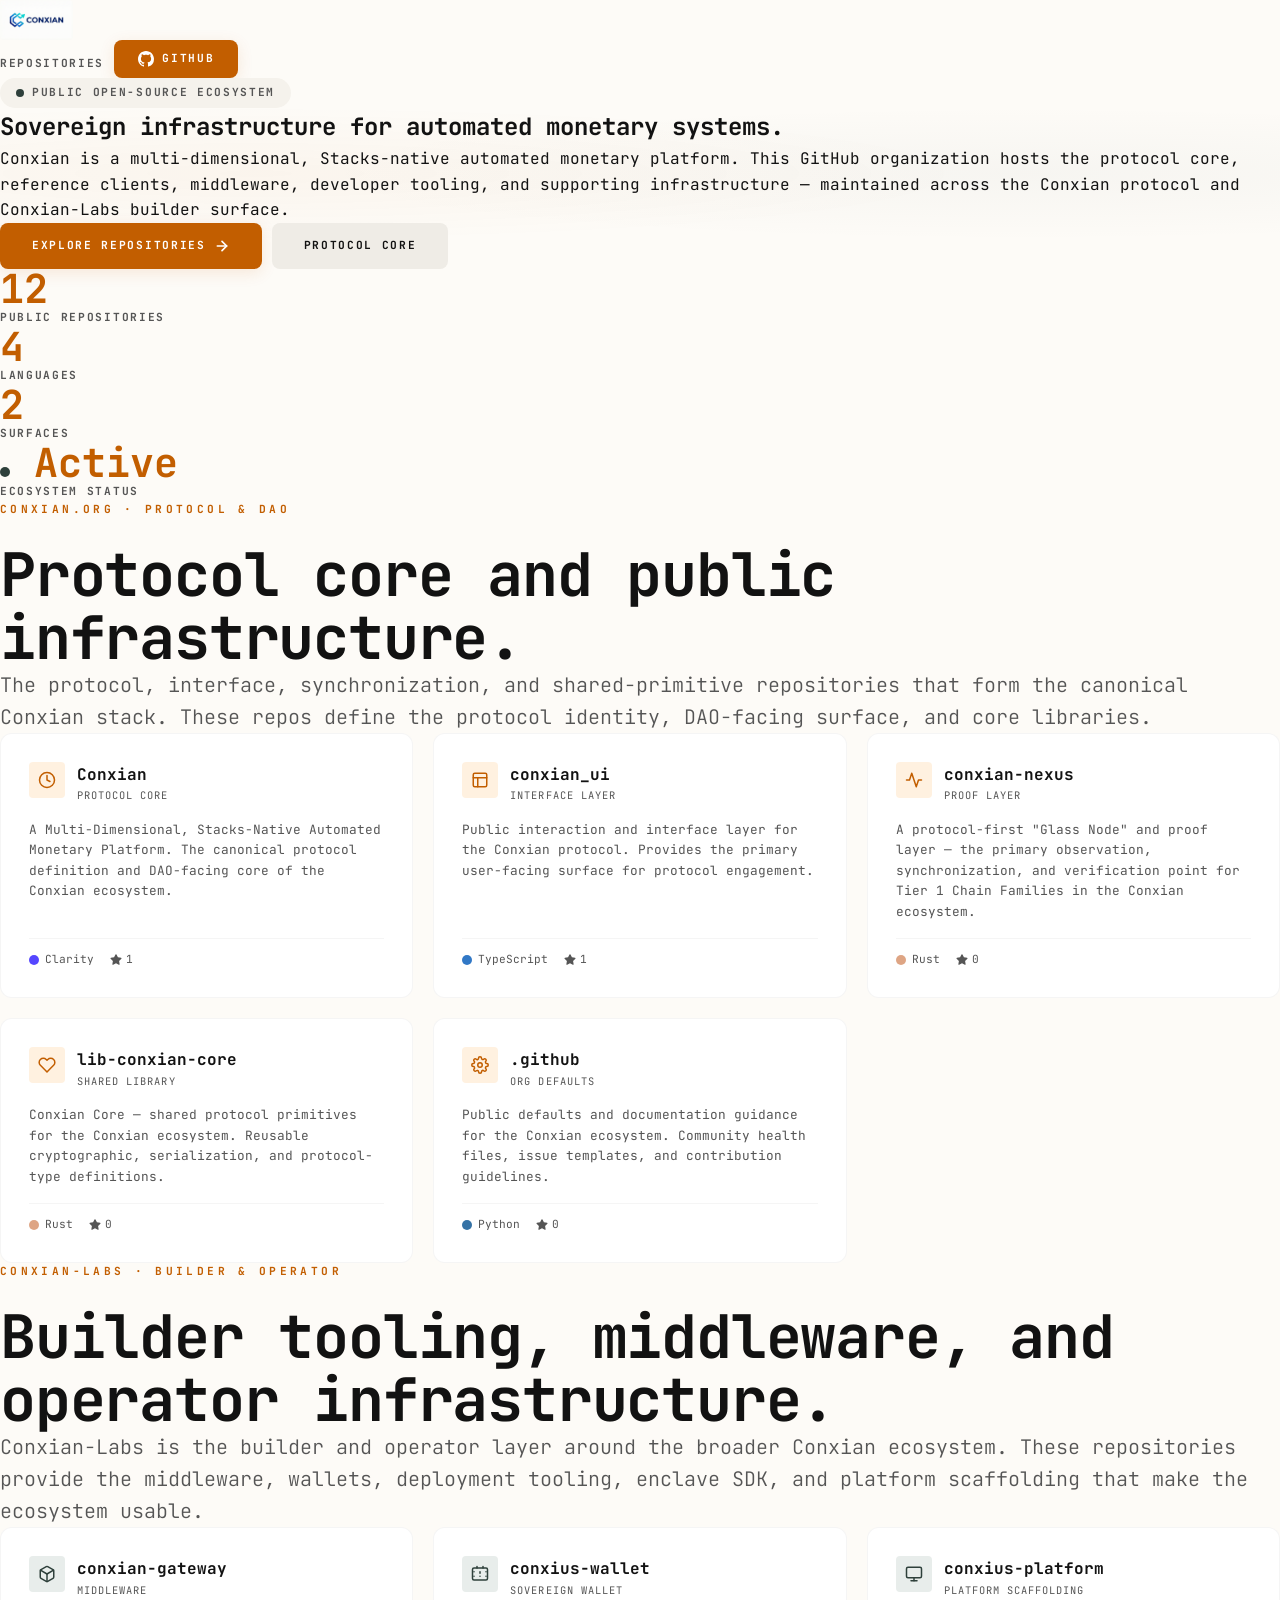
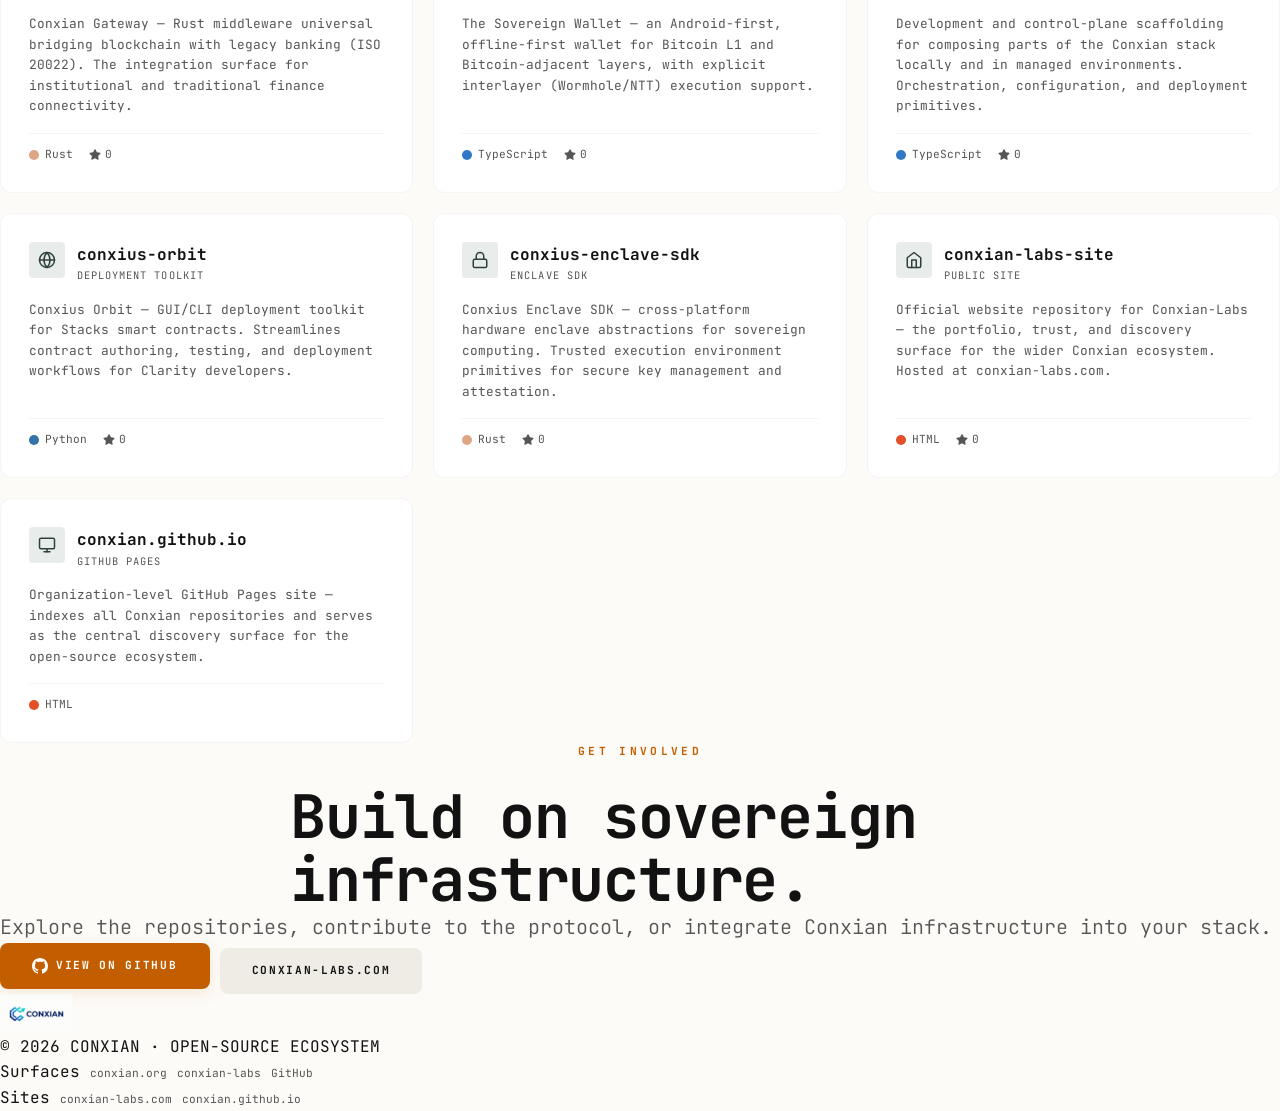
==== index.html @ 8d14c601 "feat: GitHub Pages org site — repository index for Conxian ecosystem - Ivory Foundation design syste" ====
<!DOCTYPE html>
<html class="scroll-smooth" lang="en">
<head>
    <meta charset="utf-8"/>
    <meta content="width=device-width, initial-scale=1.0" name="viewport"/>
    <meta name="description" content="Conxian — open-source protocol and ecosystem for sovereign, automated monetary infrastructure on Bitcoin and Stacks."/>
    <title>Conxian · Open-Source Ecosystem</title>
    <link rel="canonical" href="https://conxian.github.io/"/>
    <meta property="og:url" content="https://conxian.github.io/"/>
    <meta property="og:title" content="Conxian · Open-Source Ecosystem"/>
    <meta property="og:description" content="Explore all Conxian repositories — protocol core, sovereign wallet, gateway middleware, enclave SDK, platform tooling, and more."/>
    <meta property="og:image" content="https://conxian.github.io/Conxian_Logo.jpg"/>
    <link rel="icon" href="Conxian_Logo.jpg" type="image/jpeg">
    <link rel="stylesheet" href="fonts/fonts.css">
    <link rel="stylesheet" href="css/common.css">
</head>
<body class="bg-background text-on-background selection:bg-primary selection:text-white overflow-x-hidden">

<header class="w-full bg-background/90 backdrop-blur-xl sticky top-0 z-50 border-b border-on-background/[0.03]">
    <nav class="max-w-[1440px] mx-auto flex justify-between items-center px-8 md:px-12 h-20 md:h-24">
        <div class="logo-container">
            <img src="Conxian_Logo.jpg" alt="Conxian">
        </div>
        <div class="flex items-center gap-6">
            <a href="#repos" class="nav-link">Repositories</a>
            <a href="https://github.com/Conxian" class="btn-primary" style="padding: 10px 24px;">
                <svg width="16" height="16" viewBox="0 0 16 16" fill="currentColor"><path d="M8 0C3.58 0 0 3.58 0 8c0 3.54 2.29 6.53 5.47 7.59.4.07.55-.17.55-.38 0-.19-.01-.82-.01-1.49-2.01.37-2.53-.49-2.69-.94-.09-.23-.48-.94-.82-1.13-.28-.15-.68-.52-.01-.53.63-.01 1.08.58 1.23.82.72 1.21 1.87.87 2.33.66.07-.52.28-.87.51-1.07-1.78-.2-3.64-.89-3.64-3.95 0-.87.31-1.59.82-2.15-.08-.2-.36-1.02.08-2.12 0 0 .67-.21 2.2.82.64-.18 1.32-.27 2-.27.68 0 1.36.09 2 .27 1.53-1.04 2.2-.82 2.2-.82.44 1.1.16 1.92.08 2.12.51.56.82 1.27.82 2.15 0 3.07-1.87 3.75-3.65 3.95.29.25.54.73.54 1.48 0 1.07-.01 1.93-.01 2.2 0 .21.15.46.55.38A8.013 8.013 0 0016 8c0-4.42-3.58-8-8-8z"/></svg>
                GitHub
            </a>
        </div>
    </nav>
</header>

<main>
    <!-- Hero -->
    <section class="relative max-w-[1440px] mx-auto px-8 md:px-12 pt-24 md:pt-32 pb-32 md:pb-48 hero-gradient">
        <div class="max-w-4xl">
            <div class="badge mb-8">
                <span class="pulse-dot"></span>
                Public open-source ecosystem
            </div>
            <h1 class="text-[2.75rem] md:text-[4.25rem] font-bold tracking-tight leading-[0.97] mb-8 mono-text">
                Sovereign infrastructure for automated monetary systems.
            </h1>
            <p class="text-lg md:text-xl text-on-surface-variant leading-relaxed max-w-2xl mb-12 font-light">
                Conxian is a multi-dimensional, Stacks-native automated monetary platform. This GitHub organization hosts the protocol core, reference clients, middleware, developer tooling, and supporting infrastructure — maintained across the Conxian protocol and Conxian-Labs builder surface.
            </p>
            <div class="flex flex-wrap gap-6">
                <a href="#repos" class="btn-primary">
                    Explore repositories
                    <svg width="16" height="16" viewBox="0 0 24 24" fill="none" stroke="currentColor" stroke-width="2.5" stroke-linecap="round" stroke-linejoin="round"><line x1="5" y1="12" x2="19" y2="12"/><polyline points="12 5 19 12 12 19"/></svg>
                </a>
                <a href="https://github.com/Conxian/Conxian" class="btn-outline">Protocol core</a>
            </div>
        </div>
    </section>

    <!-- Stats Bar -->
    <section class="w-full bg-surface-container-low py-12 border-y border-on-background/[0.02]">
        <div class="max-w-[1440px] mx-auto px-8 md:px-12">
            <div class="grid grid-cols-2 md:grid-cols-4 gap-8 text-center md:text-left">
                <div>
                    <div class="stat-number">12</div>
                    <div class="stat-label mt-2">Public repositories</div>
                </div>
                <div>
                    <div class="stat-number">4</div>
                    <div class="stat-label mt-2">Languages</div>
                </div>
                <div>
                    <div class="stat-number">2</div>
                    <div class="stat-label mt-2">Surfaces</div>
                </div>
                <div>
                    <div class="stat-number flex items-center gap-2 md:block">
                        <span class="pulse-dot" style="display:inline-block;width:10px;height:10px;"></span>
                        Active
                    </div>
                    <div class="stat-label mt-2">Ecosystem status</div>
                </div>
            </div>
        </div>
    </section>

    <!-- Repositories Section -->
    <section id="repos" class="max-w-[1440px] mx-auto px-8 md:px-12 py-24 md:py-32">
        <!-- conxian.org Surface -->
        <div class="mb-24">
            <span class="section-label">conxian.org · Protocol &amp; DAO</span>
            <div class="grid grid-cols-1 lg:grid-cols-12 gap-8 md:gap-16 items-start mb-12">
                <div class="lg:col-span-5">
                    <h2 class="section-title">Protocol core and public infrastructure.</h2>
                </div>
                <div class="lg:col-span-7">
                    <p class="section-subtitle max-w-2xl">
                        The protocol, interface, synchronization, and shared-primitive repositories that form the canonical Conxian stack. These repos define the protocol identity, DAO-facing surface, and core libraries.
                    </p>
                </div>
            </div>

            <div class="repo-grid">
                <!-- Conxian -->
                <a href="https://github.com/Conxian/Conxian" class="repo-card" target="_blank" rel="noopener">
                    <div class="repo-card-header">
                        <div class="repo-icon conxian-org">
                            <svg width="18" height="18" viewBox="0 0 24 24" fill="none" stroke="currentColor" stroke-width="2" stroke-linecap="round" stroke-linejoin="round"><circle cx="12" cy="12" r="10"/><path d="M12 6v6l4 2"/></svg>
                        </div>
                        <div>
                            <div class="repo-name">Conxian</div>
                            <div style="font-size:0.65rem;color:var(--on-surface-variant);text-transform:uppercase;letter-spacing:0.1em;">Protocol core</div>
                        </div>
                    </div>
                    <p class="repo-description">A Multi-Dimensional, Stacks-Native Automated Monetary Platform. The canonical protocol definition and DAO-facing core of the Conxian ecosystem.</p>
                    <div class="repo-meta">
                        <span class="repo-lang"><span class="lang-dot clarity"></span>Clarity</span>
                        <span class="repo-stars">
                            <svg width="12" height="12" viewBox="0 0 16 16" fill="currentColor"><path d="M8 .25a.75.75 0 01.673.418l1.882 3.815 4.21.612a.75.75 0 01.416 1.279l-3.046 2.97.719 4.192a.75.75 0 01-1.088.791L8 12.347l-3.766 1.98a.75.75 0 01-1.088-.79l.72-4.194L.818 6.374a.75.75 0 01.416-1.28l4.21-.611L7.327.668A.75.75 0 018 .25z"/></svg>
                            1
                        </span>
                    </div>
                </a>

                <!-- conxian_ui -->
                <a href="https://github.com/Conxian/conxian_ui" class="repo-card" target="_blank" rel="noopener">
                    <div class="repo-card-header">
                        <div class="repo-icon conxian-org">
                            <svg width="18" height="18" viewBox="0 0 24 24" fill="none" stroke="currentColor" stroke-width="2" stroke-linecap="round" stroke-linejoin="round"><rect x="3" y="3" width="18" height="18" rx="2" ry="2"/><line x1="3" y1="9" x2="21" y2="9"/><line x1="9" y1="21" x2="9" y2="9"/></svg>
                        </div>
                        <div>
                            <div class="repo-name">conxian_ui</div>
                            <div style="font-size:0.65rem;color:var(--on-surface-variant);text-transform:uppercase;letter-spacing:0.1em;">Interface layer</div>
                        </div>
                    </div>
                    <p class="repo-description">Public interaction and interface layer for the Conxian protocol. Provides the primary user-facing surface for protocol engagement.</p>
                    <div class="repo-meta">
                        <span class="repo-lang"><span class="lang-dot typescript"></span>TypeScript</span>
                        <span class="repo-stars">
                            <svg width="12" height="12" viewBox="0 0 16 16" fill="currentColor"><path d="M8 .25a.75.75 0 01.673.418l1.882 3.815 4.21.612a.75.75 0 01.416 1.279l-3.046 2.97.719 4.192a.75.75 0 01-1.088.791L8 12.347l-3.766 1.98a.75.75 0 01-1.088-.79l.72-4.194L.818 6.374a.75.75 0 01.416-1.28l4.21-.611L7.327.668A.75.75 0 018 .25z"/></svg>
                            1
                        </span>
                    </div>
                </a>

                <!-- conxian-nexus -->
                <a href="https://github.com/Conxian/conxian-nexus" class="repo-card" target="_blank" rel="noopener">
                    <div class="repo-card-header">
                        <div class="repo-icon conxian-org">
                            <svg width="18" height="18" viewBox="0 0 24 24" fill="none" stroke="currentColor" stroke-width="2" stroke-linecap="round" stroke-linejoin="round"><polyline points="22 12 18 12 15 21 9 3 6 12 2 12"/></svg>
                        </div>
                        <div>
                            <div class="repo-name">conxian-nexus</div>
                            <div style="font-size:0.65rem;color:var(--on-surface-variant);text-transform:uppercase;letter-spacing:0.1em;">Proof layer</div>
                        </div>
                    </div>
                    <p class="repo-description">A protocol-first "Glass Node" and proof layer — the primary observation, synchronization, and verification point for Tier 1 Chain Families in the Conxian ecosystem.</p>
                    <div class="repo-meta">
                        <span class="repo-lang"><span class="lang-dot rust"></span>Rust</span>
                        <span class="repo-stars">
                            <svg width="12" height="12" viewBox="0 0 16 16" fill="currentColor"><path d="M8 .25a.75.75 0 01.673.418l1.882 3.815 4.21.612a.75.75 0 01.416 1.279l-3.046 2.97.719 4.192a.75.75 0 01-1.088.791L8 12.347l-3.766 1.98a.75.75 0 01-1.088-.79l.72-4.194L.818 6.374a.75.75 0 01.416-1.28l4.21-.611L7.327.668A.75.75 0 018 .25z"/></svg>
                            0
                        </span>
                    </div>
                </a>

                <!-- lib-conxian-core -->
                <a href="https://github.com/Conxian/lib-conxian-core" class="repo-card" target="_blank" rel="noopener">
                    <div class="repo-card-header">
                        <div class="repo-icon conxian-org">
                            <svg width="18" height="18" viewBox="0 0 24 24" fill="none" stroke="currentColor" stroke-width="2" stroke-linecap="round" stroke-linejoin="round"><path d="M20.84 4.61a5.5 5.5 0 0 0-7.78 0L12 5.67l-1.06-1.06a5.5 5.5 0 0 0-7.78 7.78l1.06 1.06L12 21.23l7.78-7.78 1.06-1.06a5.5 5.5 0 0 0 0-7.78z"/></svg>
                        </div>
                        <div>
                            <div class="repo-name">lib-conxian-core</div>
                            <div style="font-size:0.65rem;color:var(--on-surface-variant);text-transform:uppercase;letter-spacing:0.1em;">Shared library</div>
                        </div>
                    </div>
                    <p class="repo-description">Conxian Core — shared protocol primitives for the Conxian ecosystem. Reusable cryptographic, serialization, and protocol-type definitions.</p>
                    <div class="repo-meta">
                        <span class="repo-lang"><span class="lang-dot rust"></span>Rust</span>
                        <span class="repo-stars">
                            <svg width="12" height="12" viewBox="0 0 16 16" fill="currentColor"><path d="M8 .25a.75.75 0 01.673.418l1.882 3.815 4.21.612a.75.75 0 01.416 1.279l-3.046 2.97.719 4.192a.75.75 0 01-1.088.791L8 12.347l-3.766 1.98a.75.75 0 01-1.088-.79l.72-4.194L.818 6.374a.75.75 0 01.416-1.28l4.21-.611L7.327.668A.75.75 0 018 .25z"/></svg>
                            0
                        </span>
                    </div>
                </a>

                <!-- .github -->
                <a href="https://github.com/Conxian/.github" class="repo-card" target="_blank" rel="noopener">
                    <div class="repo-card-header">
                        <div class="repo-icon conxian-org">
                            <svg width="18" height="18" viewBox="0 0 24 24" fill="none" stroke="currentColor" stroke-width="2" stroke-linecap="round" stroke-linejoin="round"><circle cx="12" cy="12" r="3"/><path d="M19.4 15a1.65 1.65 0 0 0 .33 1.82l.06.06a2 2 0 0 1 0 2.83 2 2 0 0 1-2.83 0l-.06-.06a1.65 1.65 0 0 0-1.82-.33 1.65 1.65 0 0 0-1 1.51V21a2 2 0 0 1-2 2 2 2 0 0 1-2-2v-.09A1.65 1.65 0 0 0 9 19.4a1.65 1.65 0 0 0-1.82.33l-.06.06a2 2 0 0 1-2.83 0 2 2 0 0 1 0-2.83l.06-.06A1.65 1.65 0 0 0 4.68 15a1.65 1.65 0 0 0-1.51-1H3a2 2 0 0 1-2-2 2 2 0 0 1 2-2h.09A1.65 1.65 0 0 0 4.6 9a1.65 1.65 0 0 0-.33-1.82l-.06-.06a2 2 0 0 1 0-2.83 2 2 0 0 1 2.83 0l.06.06A1.65 1.65 0 0 0 9 4.68a1.65 1.65 0 0 0 1-1.51V3a2 2 0 0 1 2-2 2 2 0 0 1 2 2v.09a1.65 1.65 0 0 0 1 1.51 1.65 1.65 0 0 0 1.82-.33l.06-.06a2 2 0 0 1 2.83 0 2 2 0 0 1 0 2.83l-.06.06A1.65 1.65 0 0 0 19.4 9a1.65 1.65 0 0 0 1.51 1H21a2 2 0 0 1 2 2 2 2 0 0 1-2 2h-.09a1.65 1.65 0 0 0-1.51 1z"/></svg>
                        </div>
                        <div>
                            <div class="repo-name">.github</div>
                            <div style="font-size:0.65rem;color:var(--on-surface-variant);text-transform:uppercase;letter-spacing:0.1em;">Org defaults</div>
                        </div>
                    </div>
                    <p class="repo-description">Public defaults and documentation guidance for the Conxian ecosystem. Community health files, issue templates, and contribution guidelines.</p>
                    <div class="repo-meta">
                        <span class="repo-lang"><span class="lang-dot python"></span>Python</span>
                        <span class="repo-stars">
                            <svg width="12" height="12" viewBox="0 0 16 16" fill="currentColor"><path d="M8 .25a.75.75 0 01.673.418l1.882 3.815 4.21.612a.75.75 0 01.416 1.279l-3.046 2.97.719 4.192a.75.75 0 01-1.088.791L8 12.347l-3.766 1.98a.75.75 0 01-1.088-.79l.72-4.194L.818 6.374a.75.75 0 01.416-1.28l4.21-.611L7.327.668A.75.75 0 018 .25z"/></svg>
                            0
                        </span>
                    </div>
                </a>
            </div>
        </div>

        <!-- conxian-labs Surface -->
        <div>
            <span class="section-label">conxian-labs · Builder &amp; Operator</span>
            <div class="grid grid-cols-1 lg:grid-cols-12 gap-8 md:gap-16 items-start mb-12">
                <div class="lg:col-span-5">
                    <h2 class="section-title">Builder tooling, middleware, and operator infrastructure.</h2>
                </div>
                <div class="lg:col-span-7">
                    <p class="section-subtitle max-w-2xl">
                        Conxian-Labs is the builder and operator layer around the broader Conxian ecosystem. These repositories provide the middleware, wallets, deployment tooling, enclave SDK, and platform scaffolding that make the ecosystem usable.
                    </p>
                </div>
            </div>

            <div class="repo-grid">
                <!-- conxian-gateway -->
                <a href="https://github.com/Conxian/conxian-gateway" class="repo-card" target="_blank" rel="noopener">
                    <div class="repo-card-header">
                        <div class="repo-icon conxian-labs">
                            <svg width="18" height="18" viewBox="0 0 24 24" fill="none" stroke="currentColor" stroke-width="2" stroke-linecap="round" stroke-linejoin="round"><path d="M21 16V8a2 2 0 0 0-1-1.73l-7-4a2 2 0 0 0-2 0l-7 4A2 2 0 0 0 3 8v8a2 2 0 0 0 1 1.73l7 4a2 2 0 0 0 2 0l7-4A2 2 0 0 0 21 16z"/><polyline points="3.27 6.96 12 12.01 20.73 6.96"/><line x1="12" y1="22.08" x2="12" y2="12"/></svg>
                        </div>
                        <div>
                            <div class="repo-name">conxian-gateway</div>
                            <div style="font-size:0.65rem;color:var(--on-surface-variant);text-transform:uppercase;letter-spacing:0.1em;">Middleware</div>
                        </div>
                    </div>
                    <p class="repo-description">Conxian Gateway — Rust middleware universal bridging blockchain with legacy banking (ISO 20022). The integration surface for institutional and traditional finance connectivity.</p>
                    <div class="repo-meta">
                        <span class="repo-lang"><span class="lang-dot rust"></span>Rust</span>
                        <span class="repo-stars">
                            <svg width="12" height="12" viewBox="0 0 16 16" fill="currentColor"><path d="M8 .25a.75.75 0 01.673.418l1.882 3.815 4.21.612a.75.75 0 01.416 1.279l-3.046 2.97.719 4.192a.75.75 0 01-1.088.791L8 12.347l-3.766 1.98a.75.75 0 01-1.088-.79l.72-4.194L.818 6.374a.75.75 0 01.416-1.28l4.21-.611L7.327.668A.75.75 0 018 .25z"/></svg>
                            0
                        </span>
                    </div>
                </a>

                <!-- conxius-wallet -->
                <a href="https://github.com/Conxian/conxius-wallet" class="repo-card" target="_blank" rel="noopener">
                    <div class="repo-card-header">
                        <div class="repo-icon conxian-labs">
                            <svg width="18" height="18" viewBox="0 0 24 24" fill="none" stroke="currentColor" stroke-width="2" stroke-linecap="round" stroke-linejoin="round"><rect x="2" y="4" width="20" height="16" rx="2"/><path d="M12 9v2m0 4h.01M8 2v2m8-2v2M4 9h.01M20 9h.01M4 15h.01M20 15h.01"/></svg>
                        </div>
                        <div>
                            <div class="repo-name">conxius-wallet</div>
                            <div style="font-size:0.65rem;color:var(--on-surface-variant);text-transform:uppercase;letter-spacing:0.1em;">Sovereign wallet</div>
                        </div>
                    </div>
                    <p class="repo-description">The Sovereign Wallet — an Android-first, offline-first wallet for Bitcoin L1 and Bitcoin-adjacent layers, with explicit interlayer (Wormhole/NTT) execution support.</p>
                    <div class="repo-meta">
                        <span class="repo-lang"><span class="lang-dot typescript"></span>TypeScript</span>
                        <span class="repo-stars">
                            <svg width="12" height="12" viewBox="0 0 16 16" fill="currentColor"><path d="M8 .25a.75.75 0 01.673.418l1.882 3.815 4.21.612a.75.75 0 01.416 1.279l-3.046 2.97.719 4.192a.75.75 0 01-1.088.791L8 12.347l-3.766 1.98a.75.75 0 01-1.088-.79l.72-4.194L.818 6.374a.75.75 0 01.416-1.28l4.21-.611L7.327.668A.75.75 0 018 .25z"/></svg>
                            0
                        </span>
                    </div>
                </a>

                <!-- conxius-platform -->
                <a href="https://github.com/Conxian/conxius-platform" class="repo-card" target="_blank" rel="noopener">
                    <div class="repo-card-header">
                        <div class="repo-icon conxian-labs">
                            <svg width="18" height="18" viewBox="0 0 24 24" fill="none" stroke="currentColor" stroke-width="2" stroke-linecap="round" stroke-linejoin="round"><rect x="2" y="3" width="20" height="14" rx="2" ry="2"/><line x1="8" y1="21" x2="16" y2="21"/><line x1="12" y1="17" x2="12" y2="21"/></svg>
                        </div>
                        <div>
                            <div class="repo-name">conxius-platform</div>
                            <div style="font-size:0.65rem;color:var(--on-surface-variant);text-transform:uppercase;letter-spacing:0.1em;">Platform scaffolding</div>
                        </div>
                    </div>
                    <p class="repo-description">Development and control-plane scaffolding for composing parts of the Conxian stack locally and in managed environments. Orchestration, configuration, and deployment primitives.</p>
                    <div class="repo-meta">
                        <span class="repo-lang"><span class="lang-dot typescript"></span>TypeScript</span>
                        <span class="repo-stars">
                            <svg width="12" height="12" viewBox="0 0 16 16" fill="currentColor"><path d="M8 .25a.75.75 0 01.673.418l1.882 3.815 4.21.612a.75.75 0 01.416 1.279l-3.046 2.97.719 4.192a.75.75 0 01-1.088.791L8 12.347l-3.766 1.98a.75.75 0 01-1.088-.79l.72-4.194L.818 6.374a.75.75 0 01.416-1.28l4.21-.611L7.327.668A.75.75 0 018 .25z"/></svg>
                            0
                        </span>
                    </div>
                </a>

                <!-- conxius-orbit -->
                <a href="https://github.com/Conxian/conxius-orbit" class="repo-card" target="_blank" rel="noopener">
                    <div class="repo-card-header">
                        <div class="repo-icon conxian-labs">
                            <svg width="18" height="18" viewBox="0 0 24 24" fill="none" stroke="currentColor" stroke-width="2" stroke-linecap="round" stroke-linejoin="round"><circle cx="12" cy="12" r="10"/><path d="M12 2a14.5 14.5 0 0 0 0 20 14.5 14.5 0 0 0 0-20"/><path d="M2 12h20"/></svg>
                        </div>
                        <div>
                            <div class="repo-name">conxius-orbit</div>
                            <div style="font-size:0.65rem;color:var(--on-surface-variant);text-transform:uppercase;letter-spacing:0.1em;">Deployment toolkit</div>
                        </div>
                    </div>
                    <p class="repo-description">Conxius Orbit — GUI/CLI deployment toolkit for Stacks smart contracts. Streamlines contract authoring, testing, and deployment workflows for Clarity developers.</p>
                    <div class="repo-meta">
                        <span class="repo-lang"><span class="lang-dot python"></span>Python</span>
                        <span class="repo-stars">
                            <svg width="12" height="12" viewBox="0 0 16 16" fill="currentColor"><path d="M8 .25a.75.75 0 01.673.418l1.882 3.815 4.21.612a.75.75 0 01.416 1.279l-3.046 2.97.719 4.192a.75.75 0 01-1.088.791L8 12.347l-3.766 1.98a.75.75 0 01-1.088-.79l.72-4.194L.818 6.374a.75.75 0 01.416-1.28l4.21-.611L7.327.668A.75.75 0 018 .25z"/></svg>
                            0
                        </span>
                    </div>
                </a>

                <!-- conxius-enclave-sdk -->
                <a href="https://github.com/Conxian/conxius-enclave-sdk" class="repo-card" target="_blank" rel="noopener">
                    <div class="repo-card-header">
                        <div class="repo-icon conxian-labs">
                            <svg width="18" height="18" viewBox="0 0 24 24" fill="none" stroke="currentColor" stroke-width="2" stroke-linecap="round" stroke-linejoin="round"><rect x="3" y="11" width="18" height="11" rx="2" ry="2"/><path d="M7 11V7a5 5 0 0 1 10 0v4"/></svg>
                        </div>
                        <div>
                            <div class="repo-name">conxius-enclave-sdk</div>
                            <div style="font-size:0.65rem;color:var(--on-surface-variant);text-transform:uppercase;letter-spacing:0.1em;">Enclave SDK</div>
                        </div>
                    </div>
                    <p class="repo-description">Conxius Enclave SDK — cross-platform hardware enclave abstractions for sovereign computing. Trusted execution environment primitives for secure key management and attestation.</p>
                    <div class="repo-meta">
                        <span class="repo-lang"><span class="lang-dot rust"></span>Rust</span>
                        <span class="repo-stars">
                            <svg width="12" height="12" viewBox="0 0 16 16" fill="currentColor"><path d="M8 .25a.75.75 0 01.673.418l1.882 3.815 4.21.612a.75.75 0 01.416 1.279l-3.046 2.97.719 4.192a.75.75 0 01-1.088.791L8 12.347l-3.766 1.98a.75.75 0 01-1.088-.79l.72-4.194L.818 6.374a.75.75 0 01.416-1.28l4.21-.611L7.327.668A.75.75 0 018 .25z"/></svg>
                            0
                        </span>
                    </div>
                </a>

                <!-- conxian-labs-site -->
                <a href="https://github.com/Conxian/conxian-labs-site" class="repo-card" target="_blank" rel="noopener">
                    <div class="repo-card-header">
                        <div class="repo-icon conxian-labs">
                            <svg width="18" height="18" viewBox="0 0 24 24" fill="none" stroke="currentColor" stroke-width="2" stroke-linecap="round" stroke-linejoin="round"><path d="M3 9l9-7 9 7v11a2 2 0 0 1-2 2H5a2 2 0 0 1-2-2z"/><polyline points="9 22 9 12 15 12 15 22"/></svg>
                        </div>
                        <div>
                            <div class="repo-name">conxian-labs-site</div>
                            <div style="font-size:0.65rem;color:var(--on-surface-variant);text-transform:uppercase;letter-spacing:0.1em;">Public site</div>
                        </div>
                    </div>
                    <p class="repo-description">Official website repository for Conxian-Labs — the portfolio, trust, and discovery surface for the wider Conxian ecosystem. Hosted at conxian-labs.com.</p>
                    <div class="repo-meta">
                        <span class="repo-lang"><span class="lang-dot html"></span>HTML</span>
                        <span class="repo-stars">
                            <svg width="12" height="12" viewBox="0 0 16 16" fill="currentColor"><path d="M8 .25a.75.75 0 01.673.418l1.882 3.815 4.21.612a.75.75 0 01.416 1.279l-3.046 2.97.719 4.192a.75.75 0 01-1.088.791L8 12.347l-3.766 1.98a.75.75 0 01-1.088-.79l.72-4.194L.818 6.374a.75.75 0 01.416-1.28l4.21-.611L7.327.668A.75.75 0 018 .25z"/></svg>
                            0
                        </span>
                    </div>
                </a>

                <!-- conxian.github.io (self) -->
                <a href="https://github.com/Conxian/conxian.github.io" class="repo-card" target="_blank" rel="noopener">
                    <div class="repo-card-header">
                        <div class="repo-icon conxian-labs">
                            <svg width="18" height="18" viewBox="0 0 24 24" fill="none" stroke="currentColor" stroke-width="2" stroke-linecap="round" stroke-linejoin="round"><rect x="2" y="3" width="20" height="14" rx="2" ry="2"/><line x1="8" y1="21" x2="16" y2="21"/><line x1="12" y1="17" x2="12" y2="21"/></svg>
                        </div>
                        <div>
                            <div class="repo-name">conxian.github.io</div>
                            <div style="font-size:0.65rem;color:var(--on-surface-variant);text-transform:uppercase;letter-spacing:0.1em;">GitHub Pages</div>
                        </div>
                    </div>
                    <p class="repo-description">Organization-level GitHub Pages site — indexes all Conxian repositories and serves as the central discovery surface for the open-source ecosystem.</p>
                    <div class="repo-meta">
                        <span class="repo-lang"><span class="lang-dot html"></span>HTML</span>
                    </div>
                </a>
            </div>
        </div>
    </section>

    <!-- CTA Section -->
    <section class="w-full bg-surface-container-low py-24 md:py-32 border-t border-on-background/[0.02]">
        <div class="max-w-[1440px] mx-auto px-8 md:px-12 text-center">
            <span class="section-label" style="text-align:center;">Get involved</span>
            <h2 class="section-title mb-6" style="max-width:700px;margin-left:auto;margin-right:auto;">Build on sovereign infrastructure.</h2>
            <p class="section-subtitle mb-12 max-w-xl" style="margin-left:auto;margin-right:auto;">
                Explore the repositories, contribute to the protocol, or integrate Conxian infrastructure into your stack.
            </p>
            <div class="flex flex-wrap justify-center gap-6">
                <a href="https://github.com/Conxian" class="btn-primary">
                    <svg width="16" height="16" viewBox="0 0 16 16" fill="currentColor"><path d="M8 0C3.58 0 0 3.58 0 8c0 3.54 2.29 6.53 5.47 7.59.4.07.55-.17.55-.38 0-.19-.01-.82-.01-1.49-2.01.37-2.53-.49-2.69-.94-.09-.23-.48-.94-.82-1.13-.28-.15-.68-.52-.01-.53.63-.01 1.08.58 1.23.82.72 1.21 1.87.87 2.33.66.07-.52.28-.87.51-1.07-1.78-.2-3.64-.89-3.64-3.95 0-.87.31-1.59.82-2.15-.08-.2-.36-1.02.08-2.12 0 0 .67-.21 2.2.82.64-.18 1.32-.27 2-.27.68 0 1.36.09 2 .27 1.53-1.04 2.2-.82 2.2-.82.44 1.1.16 1.92.08 2.12.51.56.82 1.27.82 2.15 0 3.07-1.87 3.75-3.65 3.95.29.25.54.73.54 1.48 0 1.07-.01 1.93-.01 2.2 0 .21.15.46.55.38A8.013 8.013 0 0016 8c0-4.42-3.58-8-8-8z"/></svg>
                    View on GitHub
                </a>
                <a href="https://www.conxian-labs.com" class="btn-outline">conxian-labs.com</a>
            </div>
        </div>
    </section>
</main>

<footer class="w-full bg-surface-container-low py-12 border-t border-on-background/[0.02]">
    <div class="max-w-[1440px] mx-auto px-8 md:px-12 flex flex-wrap justify-between gap-8">
        <div class="flex flex-col gap-3">
            <div class="logo-container">
                <img src="Conxian_Logo.jpg" alt="Conxian">
            </div>
            <p class="mono-text text-[0.65rem] text-on-surface-variant uppercase tracking-widest">
                © 2026 CONXIAN · OPEN-SOURCE ECOSYSTEM
            </p>
        </div>
        <div class="flex gap-12">
            <div class="flex flex-col gap-3">
                <span class="mono-text text-[0.7rem] font-bold text-primary uppercase tracking-widest">Surfaces</span>
                <a href="#repos" class="footer-link">conxian.org</a>
                <a href="#repos" class="footer-link">conxian-labs</a>
                <a href="https://github.com/Conxian" class="footer-link">GitHub</a>
            </div>
            <div class="flex flex-col gap-3">
                <span class="mono-text text-[0.7rem] font-bold text-primary uppercase tracking-widest">Sites</span>
                <a href="https://www.conxian-labs.com" class="footer-link">conxian-labs.com</a>
                <a href="https://conxian.github.io" class="footer-link">conxian.github.io</a>
            </div>
        </div>
    </div>
</footer>

</body>
</html>
---- fonts/fonts.css ----
/* JetBrains Mono — self-hosted, no Google tracking */
@font-face {
  font-family: 'JetBrains Mono';
  font-style: italic;
  font-weight: 400;
  font-display: swap;
  src: url('tDba2o-flEEny0FZhsfKu5WU4xD-IQ-PuZJJXxfpAO-LflOQ.ttf') format('truetype');
}
@font-face {
  font-family: 'JetBrains Mono';
  font-style: normal;
  font-weight: 300;
  font-display: swap;
  src: url('tDbY2o-flEEny0FZhsfKu5WU4zr3E_BX0PnT8RD8lqxjPQ.ttf') format('truetype');
}
@font-face {
  font-family: 'JetBrains Mono';
  font-style: normal;
  font-weight: 400;
  font-display: swap;
  src: url('tDbY2o-flEEny0FZhsfKu5WU4zr3E_BX0PnT8RD8yKxjPQ.ttf') format('truetype');
}
@font-face {
  font-family: 'JetBrains Mono';
  font-style: normal;
  font-weight: 500;
  font-display: swap;
  src: url('tDbY2o-flEEny0FZhsfKu5WU4zr3E_BX0PnT8RD8-qxjPQ.ttf') format('truetype');
}
@font-face {
  font-family: 'JetBrains Mono';
  font-style: normal;
  font-weight: 700;
  font-display: swap;
  src: url('tDbY2o-flEEny0FZhsfKu5WU4zr3E_BX0PnT8RD8L6tjPQ.ttf') format('truetype');
}
@font-face {
  font-family: 'JetBrains Mono';
  font-style: normal;
  font-weight: 800;
  font-display: swap;
  src: url('tDbY2o-flEEny0FZhsfKu5WU4zr3E_BX0PnT8RD8SKtjPQ.ttf') format('truetype');
}
---- css/common.css ----
/* Ivory Foundation Design System — conxian.github.io */

:root {
  --background: #FDFBF7;
  --surface: #FFFFFF;
  --surface-container: #F5F2EC;
  --surface-container-low: #FAF8F4;
  --surface-container-high: #EFECE6;
  --primary: #C25E00;
  --primary-container: #FFF1E0;
  --accent-emerald: #2E403B;
  --on-background: #121212;
  --on-surface: #121212;
  --on-surface-variant: #555555;
  --border-subtle: rgba(18, 18, 18, 0.04);
  --border-medium: rgba(18, 18, 18, 0.08);
  --shadow-sm: 0 1px 3px rgba(0, 0, 0, 0.04);
  --shadow-md: 0 4px 12px rgba(0, 0, 0, 0.06);
  --radius-sm: 4px;
  --radius-md: 8px;
  --radius-lg: 12px;
  --radius-xl: 16px;
  --font-mono: 'JetBrains Mono', monospace;
}

*, *::before, *::after { box-sizing: border-box; margin: 0; padding: 0; }

html { scroll-behavior: smooth; }

body {
  font-family: var(--font-mono);
  background: var(--background);
  color: var(--on-background);
  line-height: 1.6;
  -webkit-font-smoothing: antialiased;
  -moz-osx-font-smoothing: grayscale;
  overflow-x: hidden;
}

a { color: inherit; text-decoration: none; }

img { max-width: 100%; height: auto; display: block; }

.mono-text { font-family: var(--font-mono); }

/* Logo */
.logo-container img {
  height: 40px;
  width: auto;
  border-radius: var(--radius-sm);
}

/* Navigation */
.nav-link {
  font-size: 0.7rem;
  font-weight: 600;
  text-transform: uppercase;
  letter-spacing: 0.15em;
  color: var(--on-surface-variant);
  transition: color 0.2s;
}
.nav-link:hover, .nav-link.active { color: var(--primary); }

/* Buttons */
.btn-primary {
  background: var(--primary);
  color: #fff;
  padding: 14px 32px;
  font-family: var(--font-mono);
  font-size: 0.7rem;
  font-weight: 700;
  text-transform: uppercase;
  letter-spacing: 0.15em;
  border-radius: var(--radius-md);
  border: none;
  cursor: pointer;
  display: inline-flex;
  align-items: center;
  gap: 8px;
  transition: background 0.2s, transform 0.15s;
  box-shadow: 0 4px 16px rgba(194, 94, 0, 0.12);
}
.btn-primary:hover { background: #A44E00; transform: translateY(-1px); }

.btn-outline {
  background: var(--surface-container-high);
  color: var(--on-background);
  padding: 14px 32px;
  font-family: var(--font-mono);
  font-size: 0.7rem;
  font-weight: 700;
  text-transform: uppercase;
  letter-spacing: 0.15em;
  border-radius: var(--radius-md);
  border: none;
  cursor: pointer;
  display: inline-flex;
  align-items: center;
  gap: 8px;
  transition: background 0.2s;
}
.btn-outline:hover { background: var(--surface-container); }

/* Section headings */
.section-label {
  font-size: 0.7rem;
  font-weight: 700;
  color: var(--primary);
  text-transform: uppercase;
  letter-spacing: 0.3em;
  display: block;
  margin-bottom: 24px;
}

.section-title {
  font-size: clamp(2.25rem, 5vw, 3.75rem);
  font-weight: 700;
  line-height: 1.05;
  letter-spacing: -0.02em;
}

.section-subtitle {
  font-size: 1.25rem;
  color: var(--on-surface-variant);
  line-height: 1.6;
  font-weight: 300;
}

/* Repo cards */
.repo-grid {
  display: grid;
  grid-template-columns: repeat(auto-fill, minmax(360px, 1fr));
  gap: 20px;
}

.repo-card {
  background: var(--surface);
  border: 1px solid var(--border-subtle);
  border-radius: var(--radius-lg);
  padding: 28px;
  transition: border-color 0.2s, box-shadow 0.2s, transform 0.15s;
  display: flex;
  flex-direction: column;
  gap: 16px;
}

.repo-card:hover {
  border-color: var(--primary);
  box-shadow: var(--shadow-md);
  transform: translateY(-2px);
}

.repo-card-header {
  display: flex;
  align-items: flex-start;
  gap: 12px;
}

.repo-icon {
  width: 36px;
  height: 36px;
  border-radius: var(--radius-sm);
  flex-shrink: 0;
  display: flex;
  align-items: center;
  justify-content: center;
  font-size: 1.1rem;
}

.repo-icon.conxian-org { background: var(--primary-container); color: var(--primary); }
.repo-icon.conxian-labs { background: #E8EDEB; color: var(--accent-emerald); }

.repo-name {
  font-weight: 700;
  font-size: 1rem;
  color: var(--on-background);
  transition: color 0.2s;
}
.repo-card:hover .repo-name { color: var(--primary); }

.repo-description {
  font-size: 0.8rem;
  color: var(--on-surface-variant);
  line-height: 1.6;
  flex-grow: 1;
}

.repo-meta {
  display: flex;
  align-items: center;
  gap: 16px;
  font-size: 0.7rem;
  color: var(--on-surface-variant);
  padding-top: 12px;
  border-top: 1px solid var(--border-subtle);
}

.repo-lang {
  display: flex;
  align-items: center;
  gap: 6px;
}

.lang-dot {
  width: 10px;
  height: 10px;
  border-radius: 50%;
  display: inline-block;
}

.lang-dot.rust { background: #DEA584; }
.lang-dot.typescript { background: #3178C6; }
.lang-dot.python { background: #3572A5; }
.lang-dot.clarity { background: #5546FF; }
.lang-dot.html { background: #E34F26; }

.repo-stars {
  display: flex;
  align-items: center;
  gap: 4px;
}

/* Hero section */
.hero-gradient {
  background: radial-gradient(ellipse at 20% 50%, rgba(194, 94, 0, 0.04) 0%, transparent 50%),
              radial-gradient(ellipse at 80% 50%, rgba(46, 64, 59, 0.03) 0%, transparent 50%);
}

.badge {
  display: inline-flex;
  align-items: center;
  gap: 8px;
  padding: 6px 16px;
  background: var(--surface-container);
  border-radius: 100px;
  font-size: 0.7rem;
  font-weight: 700;
  text-transform: uppercase;
  letter-spacing: 0.15em;
  color: var(--on-surface-variant);
}

/* Section divider */
.section-divider {
  border: none;
  border-top: 1px solid var(--border-subtle);
}

/* Stats */
.stat-number {
  font-size: 2.5rem;
  font-weight: 700;
  color: var(--primary);
  line-height: 1;
}

.stat-label {
  font-size: 0.7rem;
  text-transform: uppercase;
  letter-spacing: 0.15em;
  color: var(--on-surface-variant);
  font-weight: 600;
}

/* Footer */
.footer-link {
  font-size: 0.7rem;
  color: var(--on-surface-variant);
  transition: color 0.2s;
}
.footer-link:hover { color: var(--primary); }

/* Pulse dot */
.pulse-dot {
  width: 8px;
  height: 8px;
  background: var(--accent-emerald);
  border-radius: 50%;
  animation: pulse 2s infinite;
}
@keyframes pulse {
  0%, 100% { opacity: 1; }
  50% { opacity: 0.4; }
}

/* Responsive */
@media (max-width: 768px) {
  .repo-grid { grid-template-columns: 1fr; }
}
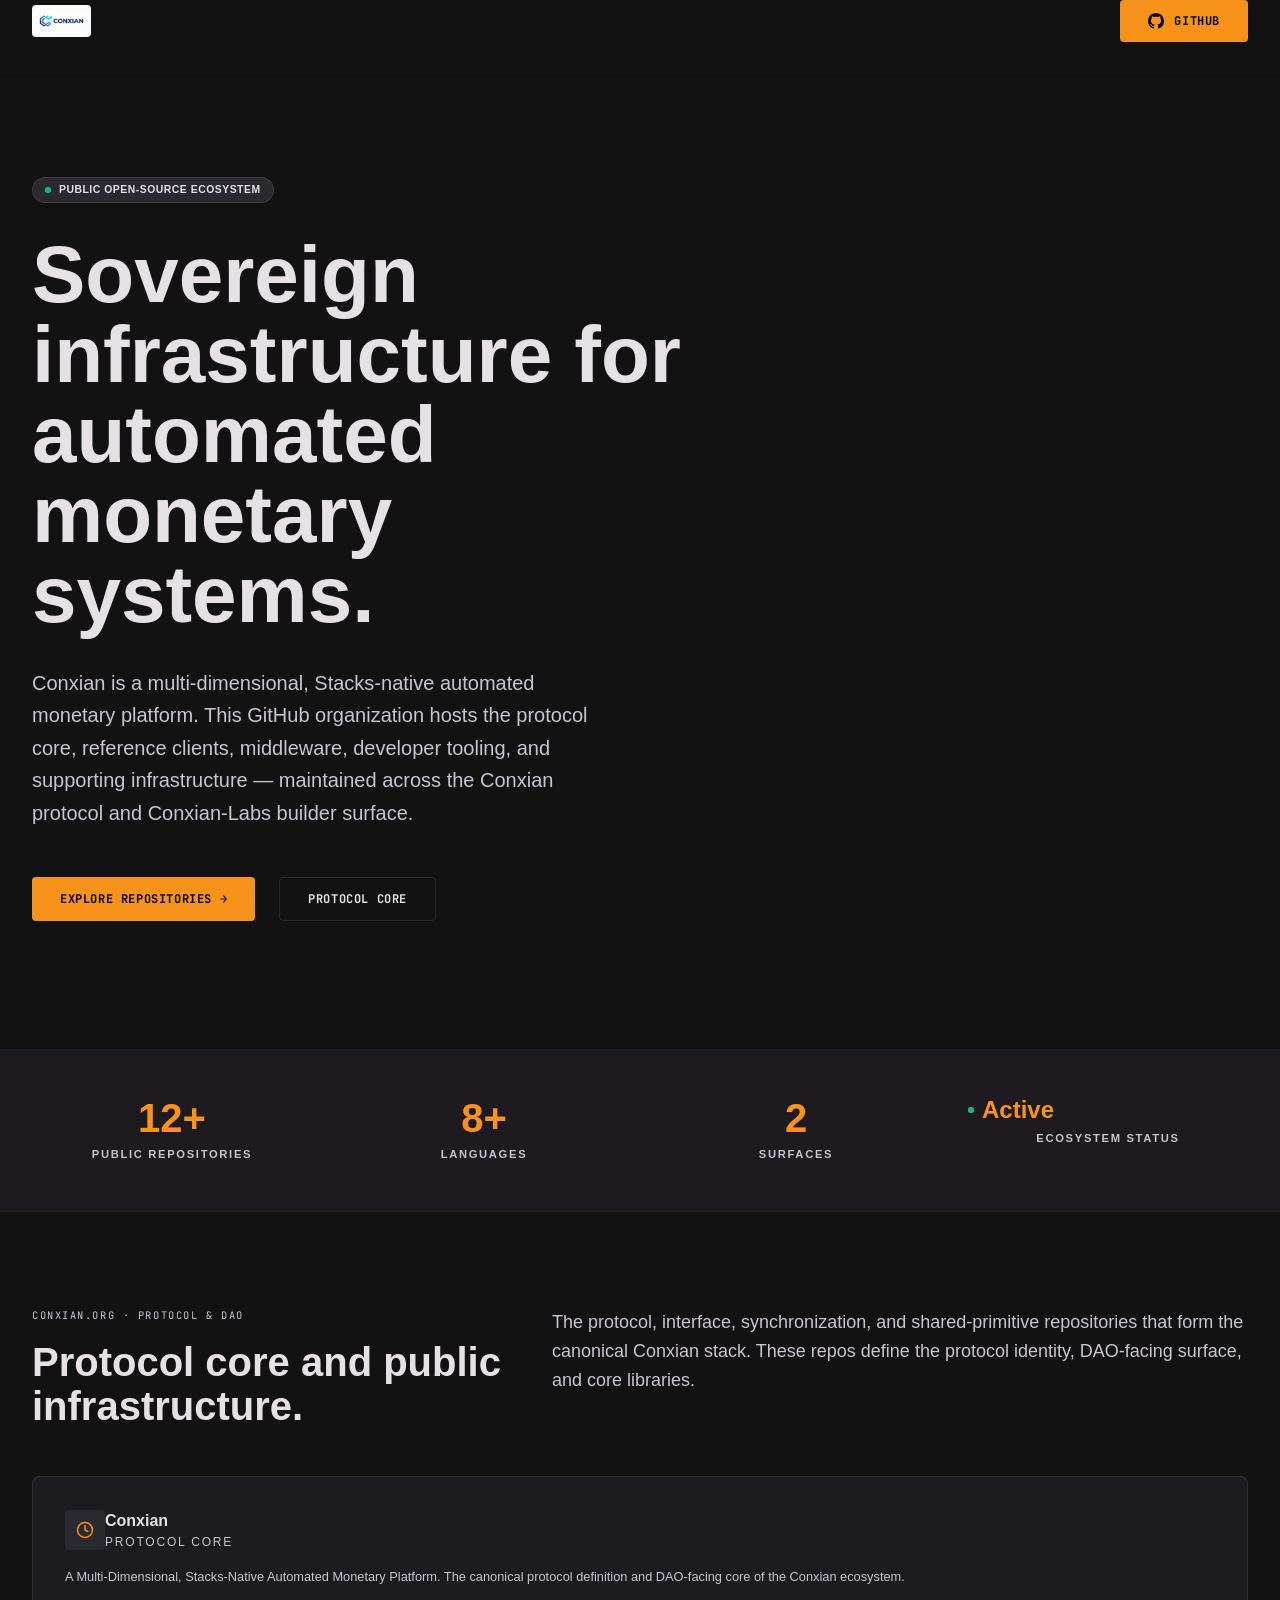
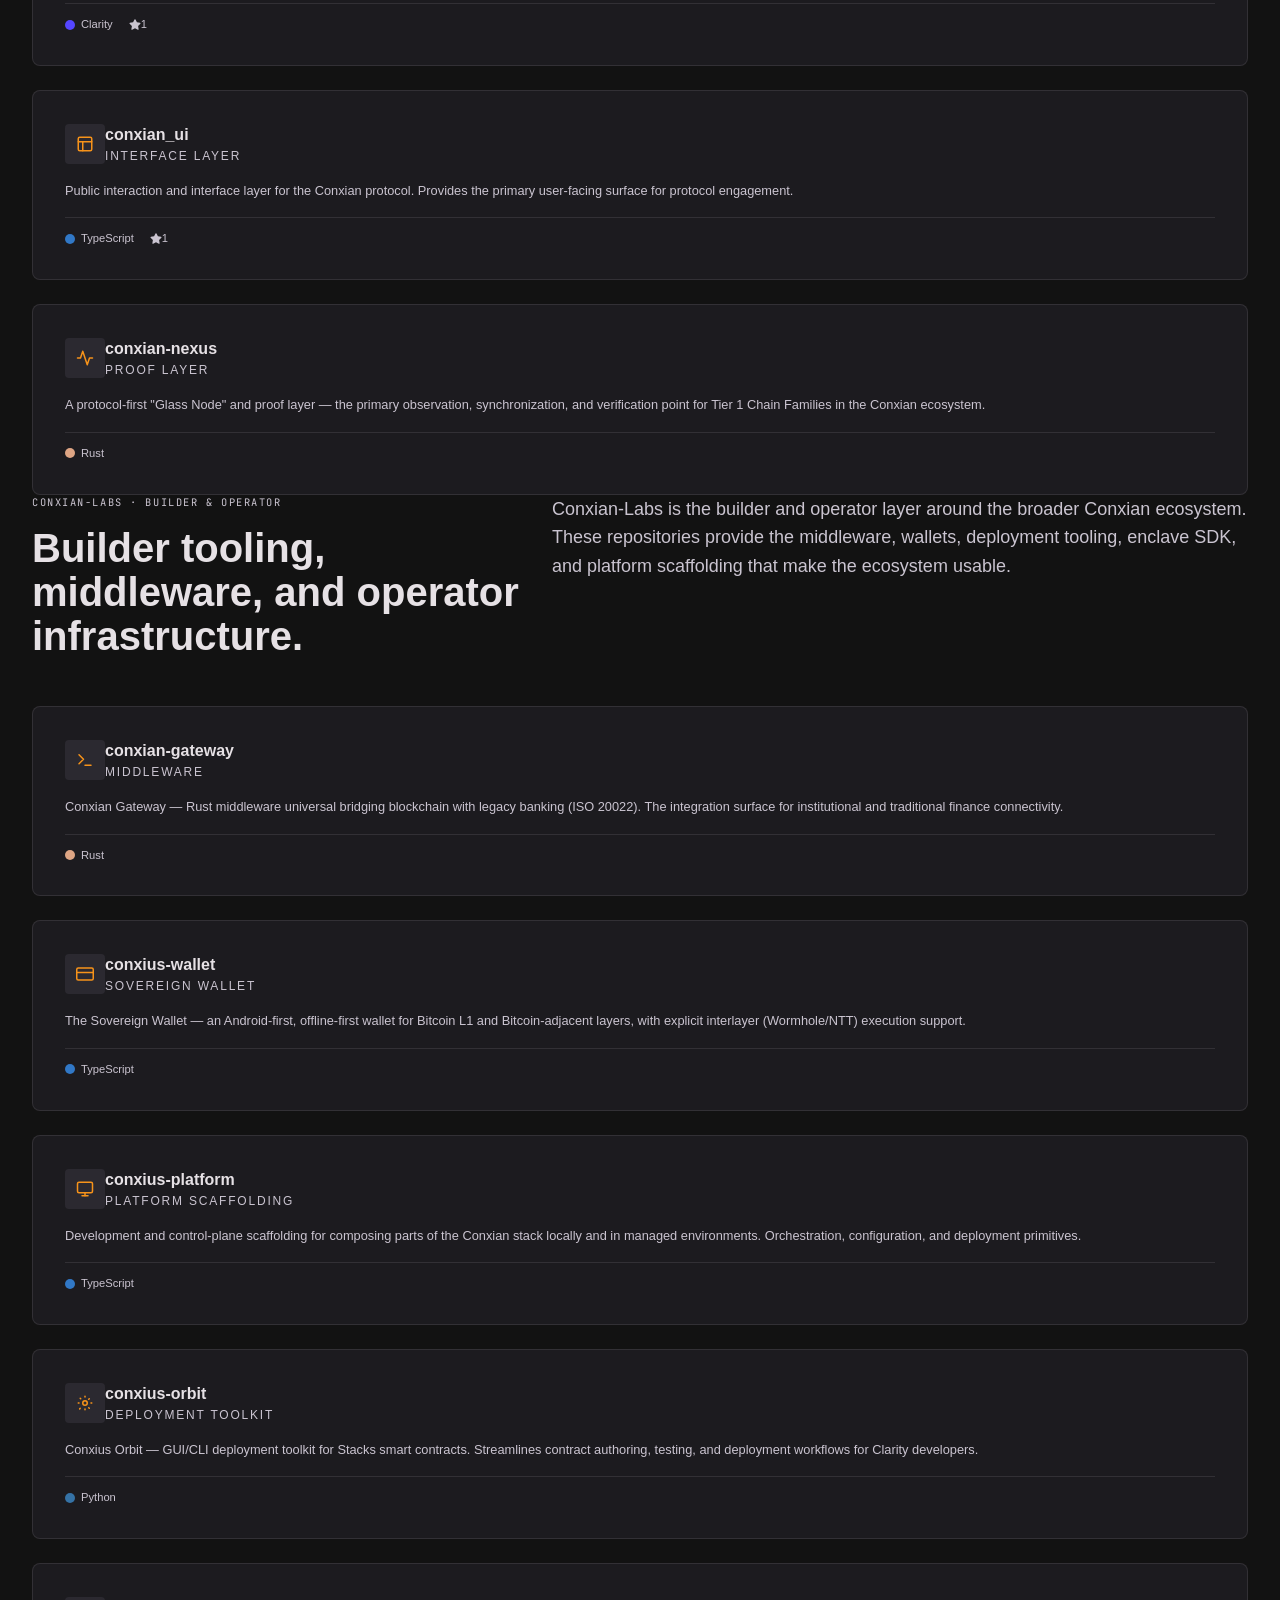
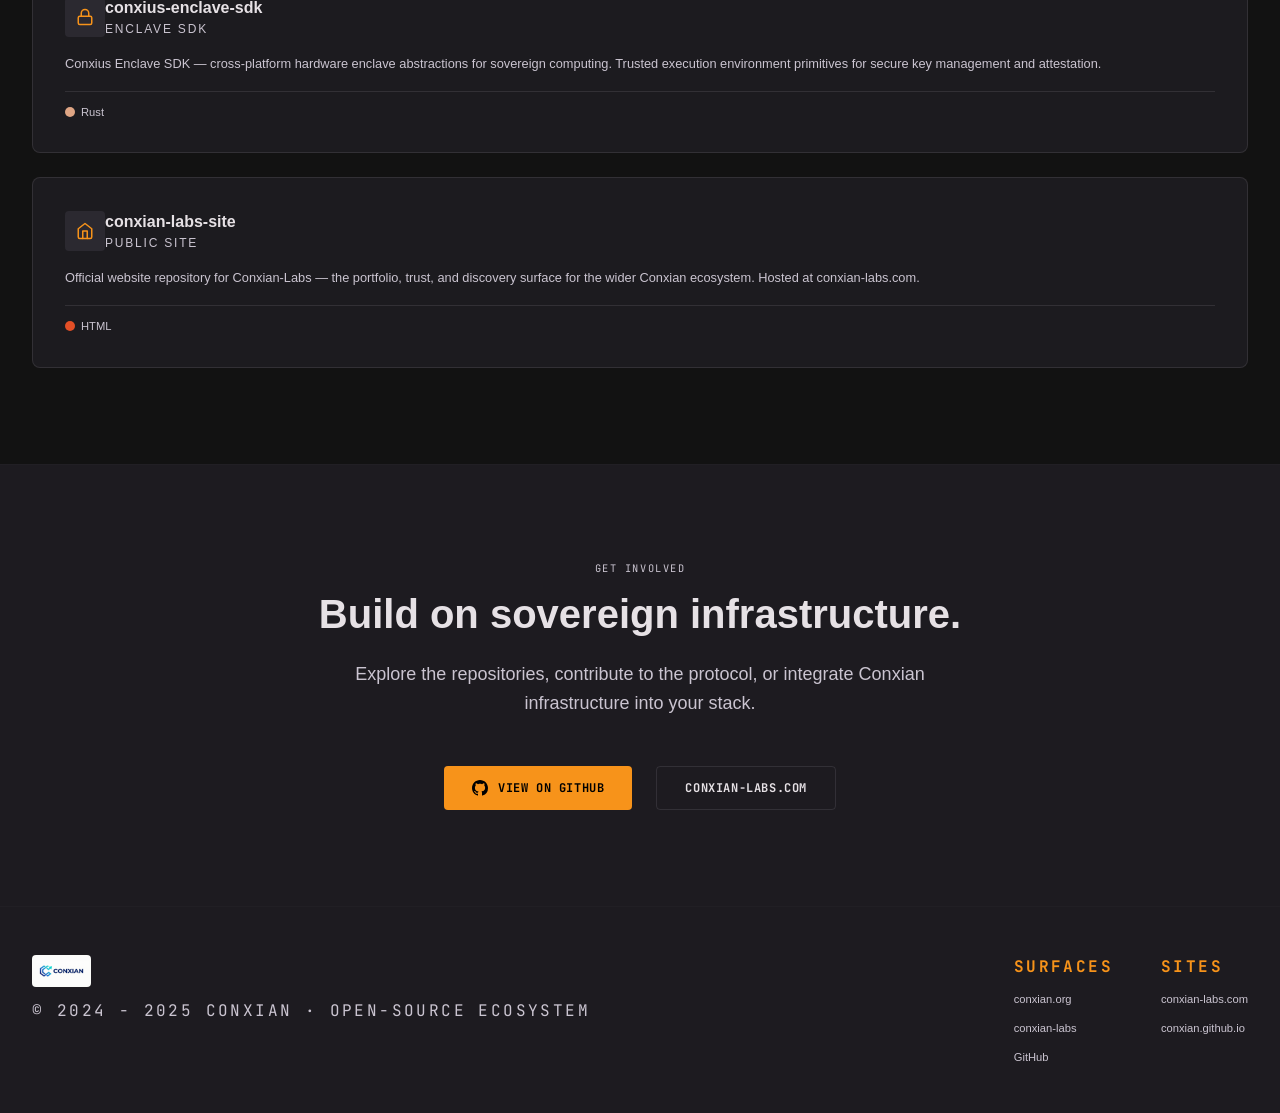
==== commit 34f094ff: "Refactor Conxian web presence with utility-first CSS and modern UI - Replaced legacy inline and redu" ====
--- a/index.html
+++ b/index.html
@@ -1,366 +1,275 @@
 <!DOCTYPE html>
-<html class="scroll-smooth" lang="en">
+<html lang="en">
 <head>
     <meta charset="utf-8"/>
     <meta content="width=device-width, initial-scale=1.0" name="viewport"/>
-    <meta name="description" content="Conxian — open-source protocol and ecosystem for sovereign, automated monetary infrastructure on Bitcoin and Stacks."/>
-    <title>Conxian · Open-Source Ecosystem</title>
-    <link rel="canonical" href="https://conxian.github.io/"/>
-    <meta property="og:url" content="https://conxian.github.io/"/>
-    <meta property="og:title" content="Conxian · Open-Source Ecosystem"/>
-    <meta property="og:description" content="Explore all Conxian repositories — protocol core, sovereign wallet, gateway middleware, enclave SDK, platform tooling, and more."/>
-    <meta property="og:image" content="https://conxian.github.io/Conxian_Logo.jpg"/>
+    <title>Conxian · Sovereign Monetary Infrastructure</title>
     <link rel="icon" href="Conxian_Logo.jpg" type="image/jpeg">
     <link rel="stylesheet" href="fonts/fonts.css">
     <link rel="stylesheet" href="css/common.css">
 </head>
-<body class="bg-background text-on-background selection:bg-primary selection:text-white overflow-x-hidden">
-
-<header class="w-full bg-background/90 backdrop-blur-xl sticky top-0 z-50 border-b border-on-background/[0.03]">
-    <nav class="max-w-[1440px] mx-auto flex justify-between items-center px-8 md:px-12 h-20 md:h-24">
-        <div class="logo-container">
-            <img src="Conxian_Logo.jpg" alt="Conxian">
-        </div>
-        <div class="flex items-center gap-6">
-            <a href="#repos" class="nav-link">Repositories</a>
-            <a href="https://github.com/Conxian" class="btn-primary" style="padding: 10px 24px;">
-                <svg width="16" height="16" viewBox="0 0 16 16" fill="currentColor"><path d="M8 0C3.58 0 0 3.58 0 8c0 3.54 2.29 6.53 5.47 7.59.4.07.55-.17.55-.38 0-.19-.01-.82-.01-1.49-2.01.37-2.53-.49-2.69-.94-.09-.23-.48-.94-.82-1.13-.28-.15-.68-.52-.01-.53.63-.01 1.08.58 1.23.82.72 1.21 1.87.87 2.33.66.07-.52.28-.87.51-1.07-1.78-.2-3.64-.89-3.64-3.95 0-.87.31-1.59.82-2.15-.08-.2-.36-1.02.08-2.12 0 0 .67-.21 2.2.82.64-.18 1.32-.27 2-.27.68 0 1.36.09 2 .27 1.53-1.04 2.2-.82 2.2-.82.44 1.1.16 1.92.08 2.12.51.56.82 1.27.82 2.15 0 3.07-1.87 3.75-3.65 3.95.29.25.54.73.54 1.48 0 1.07-.01 1.93-.01 2.2 0 .21.15.46.55.38A8.013 8.013 0 0016 8c0-4.42-3.58-8-8-8z"/></svg>
+<body class="bg-background text-on-background">
+
+<nav class="sticky top-0 z-50 w-full h-20 md:h-24 bg-background/80 backdrop-blur-md border-b border-on-background/[0.02]">
+    <div class="max-w-[1440px] mx-auto h-full px-8 md:px-12 flex items-center justify-between">
+        <a href="/" class="logo-container">
+            <img src="Conxian_Logo.jpg" alt="Conxian Logo">
+        </a>
+        <div class="flex items-center gap-8">
+            <a href="#repos" class="mono-text text-xs font-bold uppercase tracking-widest text-on-surface-variant hover:text-primary transition-colors hidden md:block">Repositories</a>
+            <a href="https://github.com/Conxian" class="btn-primary">
+                <svg aria-hidden="true" focusable="false" width="16" height="16" viewBox="0 0 16 16" fill="currentColor"><path d="M8 0C3.58 0 0 3.58 0 8c0 3.54 2.29 6.53 5.47 7.59.4.07.55-.17.55-.38 0-.19-.01-.82-.01-1.49-2.01.37-2.53-.49-2.69-.94-.09-.23-.48-.94-.82-1.13-.28-.15-.68-.52-.01-.53.63-.01 1.08.58 1.23.82.72 1.21 1.87.87 2.33.66.07-.52.28-.87.51-1.07-1.78-.2-3.64-.89-3.64-3.95 0-.87.31-1.59.82-2.15-.08-.2-.36-1.02.08-2.12 0 0 .67-.21 2.2.82.64-.18 1.32-.27 2-.27.68 0 1.36.09 2 .27 1.53-1.04 2.2-.82 2.2-.82.44 1.1.16 1.92.08 2.12.51.56.82 1.27.82 2.15 0 3.07-1.87 3.75-3.65 3.95.29.25.54.73.54 1.48 0 1.07-.01 1.93-.01 2.2 0 .21.15.46.55.38A8.013 8.013 0 0016 8c0-4.42-3.58-8-8-8z"/></svg>
                 GitHub
             </a>
         </div>
-    </nav>
-</header>
+    </div>
+</nav>
 
 <main>
-    <!-- Hero -->
-    <section class="relative max-w-[1440px] mx-auto px-8 md:px-12 pt-24 md:pt-32 pb-32 md:pb-48 hero-gradient">
-        <div class="max-w-4xl">
-            <div class="badge mb-8">
-                <span class="pulse-dot"></span>
-                Public open-source ecosystem
-            </div>
-            <h1 class="text-[2.75rem] md:text-[4.25rem] font-bold tracking-tight leading-[0.97] mb-8 mono-text">
-                Sovereign infrastructure for automated monetary systems.
-            </h1>
-            <p class="text-lg md:text-xl text-on-surface-variant leading-relaxed max-w-2xl mb-12 font-light">
-                Conxian is a multi-dimensional, Stacks-native automated monetary platform. This GitHub organization hosts the protocol core, reference clients, middleware, developer tooling, and supporting infrastructure — maintained across the Conxian protocol and Conxian-Labs builder surface.
-            </p>
-            <div class="flex flex-wrap gap-6">
-                <a href="#repos" class="btn-primary">
-                    Explore repositories
-                    <svg width="16" height="16" viewBox="0 0 24 24" fill="none" stroke="currentColor" stroke-width="2.5" stroke-linecap="round" stroke-linejoin="round"><line x1="5" y1="12" x2="19" y2="12"/><polyline points="12 5 19 12 12 19"/></svg>
-                </a>
-                <a href="https://github.com/Conxian/Conxian" class="btn-outline">Protocol core</a>
+    <!-- Hero Section -->
+    <section class="pt-24 pb-32 md:pt-32 md:pb-48 px-8 md:px-12 max-w-[1440px] mx-auto">
+        <div class="grid lg:grid-cols-12 gap-12 items-center">
+            <div class="lg:col-span-7">
+                <div class="mb-8">
+                    <span class="status-chip">
+                        <span class="status-dot-active"></span>
+                        Public Open-Source Ecosystem
+                    </span>
+                </div>
+                <h1 class="text-5xl font-bold mb-8 leading-1 tracking-tight">Sovereign infrastructure for automated monetary systems.</h1>
+                <p class="text-xl text-on-surface-variant leading-relaxed max-w-xl mb-12 font-light">
+                    Conxian is a multi-dimensional, Stacks-native automated monetary platform. This GitHub organization hosts the protocol core, reference clients, middleware, developer tooling, and supporting infrastructure — maintained across the Conxian protocol and Conxian-Labs builder surface.
+                </p>
+                <div class="flex flex-wrap gap-6">
+                    <a href="#repos" class="btn-primary">Explore Repositories →</a>
+                    <a href="https://github.com/Conxian/Conxian" class="btn-outline">Protocol Core</a>
+                </div>
             </div>
         </div>
     </section>
 
     <!-- Stats Bar -->
-    <section class="w-full bg-surface-container-low py-12 border-y border-on-background/[0.02]">
-        <div class="max-w-[1440px] mx-auto px-8 md:px-12">
-            <div class="grid grid-cols-2 md:grid-cols-4 gap-8 text-center md:text-left">
-                <div>
-                    <div class="stat-number">12</div>
-                    <div class="stat-label mt-2">Public repositories</div>
-                </div>
-                <div>
-                    <div class="stat-number">4</div>
-                    <div class="stat-label mt-2">Languages</div>
-                </div>
-                <div>
-                    <div class="stat-number">2</div>
-                    <div class="stat-label mt-2">Surfaces</div>
-                </div>
-                <div>
-                    <div class="stat-number flex items-center gap-2 md:block">
-                        <span class="pulse-dot" style="display:inline-block;width:10px;height:10px;"></span>
-                        Active
-                    </div>
-                    <div class="stat-label mt-2">Ecosystem status</div>
-                </div>
+    <section class="w-full border-y border-on-background/[0.02] bg-surface-container-low py-12">
+        <div class="max-w-[1440px] mx-auto px-8 md:px-12 grid grid-cols-2 md:grid-cols-4 gap-8">
+            <div class="flex flex-col gap-2 md:text-left text-center">
+                <span class="stat-number">12+</span>
+                <span class="stat-label">Public Repositories</span>
+            </div>
+            <div class="flex flex-col gap-2 md:text-left text-center">
+                <span class="stat-number">8+</span>
+                <span class="stat-label">Languages</span>
+            </div>
+            <div class="flex flex-col gap-2 md:text-left text-center">
+                <span class="stat-number">2</span>
+                <span class="stat-label">Surfaces</span>
+            </div>
+            <div class="flex flex-col gap-2 md:text-left text-center">
+                <div class="stat-number active-val">
+                    <span class="status-dot-active"></span>
+                    Active
+                </div>
+                <span class="stat-label">Ecosystem Status</span>
             </div>
         </div>
     </section>
 
-    <!-- Repositories Section -->
-    <section id="repos" class="max-w-[1440px] mx-auto px-8 md:px-12 py-24 md:py-32">
-        <!-- conxian.org Surface -->
+    <!-- Repository Sections -->
+    <section id="repos" class="py-24 md:py-32 px-8 md:px-12 max-w-[1440px] mx-auto">
+        <!-- Section 1: Protocol -->
         <div class="mb-24">
-            <span class="section-label">conxian.org · Protocol &amp; DAO</span>
-            <div class="grid grid-cols-1 lg:grid-cols-12 gap-8 md:gap-16 items-start mb-12">
+            <div class="grid lg:grid-cols-12 gap-8 mb-12">
                 <div class="lg:col-span-5">
+                    <span class="section-label">conxian.org · protocol & dao</span>
                     <h2 class="section-title">Protocol core and public infrastructure.</h2>
                 </div>
-                <div class="lg:col-span-7">
-                    <p class="section-subtitle max-w-2xl">
-                        The protocol, interface, synchronization, and shared-primitive repositories that form the canonical Conxian stack. These repos define the protocol identity, DAO-facing surface, and core libraries.
-                    </p>
-                </div>
-            </div>
-
-            <div class="repo-grid">
+                <div class="lg:col-span-7 flex items-end">
+                    <p class="section-subtitle">The protocol, interface, synchronization, and shared-primitive repositories that form the canonical Conxian stack. These repos define the protocol identity, DAO-facing surface, and core libraries.</p>
+                </div>
+            </div>
+
+            <div class="grid grid-cols-1 md:grid-cols-2 lg:grid-cols-3 gap-6">
                 <!-- Conxian -->
-                <a href="https://github.com/Conxian/Conxian" class="repo-card" target="_blank" rel="noopener">
-                    <div class="repo-card-header">
-                        <div class="repo-icon conxian-org">
-                            <svg width="18" height="18" viewBox="0 0 24 24" fill="none" stroke="currentColor" stroke-width="2" stroke-linecap="round" stroke-linejoin="round"><circle cx="12" cy="12" r="10"/><path d="M12 6v6l4 2"/></svg>
+                <a href="https://github.com/Conxian/Conxian" class="repo-card group" target="_blank" rel="noopener">
+                    <div class="repo-external-link"><svg aria-hidden="true" focusable="false" width="14" height="14" viewBox="0 0 24 24" fill="none" stroke="currentColor" stroke-width="2.5" stroke-linecap="round" stroke-linejoin="round"><path d="M18 13v6a2 2 0 0 1-2 2H5a2 2 0 0 1-2-2V8a2 2 0 0 1 2-2h6"/><polyline points="15 3 21 3 21 9"/><line x1="10" y1="14" x2="21" y2="3"/></svg></div>
+                    <div class="flex items-center gap-4 mb-1">
+                        <div class="repo-icon">
+                            <svg aria-hidden="true" focusable="false" width="18" height="18" viewBox="0 0 24 24" fill="none" stroke="currentColor" stroke-width="2" stroke-linecap="round" stroke-linejoin="round"><circle cx="12" cy="12" r="10"/><polyline points="12 6 12 12 16 14"/></svg>
                         </div>
                         <div>
                             <div class="repo-name">Conxian</div>
-                            <div style="font-size:0.65rem;color:var(--on-surface-variant);text-transform:uppercase;letter-spacing:0.1em;">Protocol core</div>
+                            <div class="text-xs text-on-surface-variant uppercase tracking-widest">Protocol Core</div>
                         </div>
                     </div>
                     <p class="repo-description">A Multi-Dimensional, Stacks-Native Automated Monetary Platform. The canonical protocol definition and DAO-facing core of the Conxian ecosystem.</p>
                     <div class="repo-meta">
-                        <span class="repo-lang"><span class="lang-dot clarity"></span>Clarity</span>
-                        <span class="repo-stars">
-                            <svg width="12" height="12" viewBox="0 0 16 16" fill="currentColor"><path d="M8 .25a.75.75 0 01.673.418l1.882 3.815 4.21.612a.75.75 0 01.416 1.279l-3.046 2.97.719 4.192a.75.75 0 01-1.088.791L8 12.347l-3.766 1.98a.75.75 0 01-1.088-.79l.72-4.194L.818 6.374a.75.75 0 01.416-1.28l4.21-.611L7.327.668A.75.75 0 018 .25z"/></svg>
+                        <span class="flex items-center"><span class="lang-dot clarity"></span>Clarity</span>
+                        <span class="flex items-center gap-1">
+                            <svg aria-hidden="true" focusable="false" width="12" height="12" viewBox="0 0 16 16" fill="currentColor"><path d="M8 .25a.75.75 0 01.673.418l1.882 3.815 4.21.612a.75.75 0 01.416 1.279l-3.046 2.97.719 4.192a.75.75 0 01-1.088.791L8 12.347l-3.766 1.98a.75.75 0 01-1.088-.79l.72-4.194L.818 6.374a.75.75 0 01.416-1.28l4.21-.611L7.327.668A.75.75 0 018 .25z"/></svg>
                             1
                         </span>
                     </div>
                 </a>
 
                 <!-- conxian_ui -->
-                <a href="https://github.com/Conxian/conxian_ui" class="repo-card" target="_blank" rel="noopener">
-                    <div class="repo-card-header">
-                        <div class="repo-icon conxian-org">
-                            <svg width="18" height="18" viewBox="0 0 24 24" fill="none" stroke="currentColor" stroke-width="2" stroke-linecap="round" stroke-linejoin="round"><rect x="3" y="3" width="18" height="18" rx="2" ry="2"/><line x1="3" y1="9" x2="21" y2="9"/><line x1="9" y1="21" x2="9" y2="9"/></svg>
+                <a href="https://github.com/Conxian/conxian_ui" class="repo-card group" target="_blank" rel="noopener">
+                    <div class="repo-external-link"><svg aria-hidden="true" focusable="false" width="14" height="14" viewBox="0 0 24 24" fill="none" stroke="currentColor" stroke-width="2.5" stroke-linecap="round" stroke-linejoin="round"><path d="M18 13v6a2 2 0 0 1-2 2H5a2 2 0 0 1-2-2V8a2 2 0 0 1 2-2h6"/><polyline points="15 3 21 3 21 9"/><line x1="10" y1="14" x2="21" y2="3"/></svg></div>
+                    <div class="flex items-center gap-4 mb-1">
+                        <div class="repo-icon">
+                            <svg aria-hidden="true" focusable="false" width="18" height="18" viewBox="0 0 24 24" fill="none" stroke="currentColor" stroke-width="2" stroke-linecap="round" stroke-linejoin="round"><rect x="3" y="3" width="18" height="18" rx="2" ry="2"/><line x1="3" y1="9" x2="21" y2="9"/><line x1="9" y1="21" x2="9" y2="9"/></svg>
                         </div>
                         <div>
                             <div class="repo-name">conxian_ui</div>
-                            <div style="font-size:0.65rem;color:var(--on-surface-variant);text-transform:uppercase;letter-spacing:0.1em;">Interface layer</div>
+                            <div class="text-xs text-on-surface-variant uppercase tracking-widest">Interface Layer</div>
                         </div>
                     </div>
                     <p class="repo-description">Public interaction and interface layer for the Conxian protocol. Provides the primary user-facing surface for protocol engagement.</p>
                     <div class="repo-meta">
-                        <span class="repo-lang"><span class="lang-dot typescript"></span>TypeScript</span>
-                        <span class="repo-stars">
-                            <svg width="12" height="12" viewBox="0 0 16 16" fill="currentColor"><path d="M8 .25a.75.75 0 01.673.418l1.882 3.815 4.21.612a.75.75 0 01.416 1.279l-3.046 2.97.719 4.192a.75.75 0 01-1.088.791L8 12.347l-3.766 1.98a.75.75 0 01-1.088-.79l.72-4.194L.818 6.374a.75.75 0 01.416-1.28l4.21-.611L7.327.668A.75.75 0 018 .25z"/></svg>
+                        <span class="flex items-center"><span class="lang-dot typescript"></span>TypeScript</span>
+                        <span class="flex items-center gap-1">
+                            <svg aria-hidden="true" focusable="false" width="12" height="12" viewBox="0 0 16 16" fill="currentColor"><path d="M8 .25a.75.75 0 01.673.418l1.882 3.815 4.21.612a.75.75 0 01.416 1.279l-3.046 2.97.719 4.192a.75.75 0 01-1.088.791L8 12.347l-3.766 1.98a.75.75 0 01-1.088-.79l.72-4.194L.818 6.374a.75.75 0 01.416-1.28l4.21-.611L7.327.668A.75.75 0 018 .25z"/></svg>
                             1
                         </span>
                     </div>
                 </a>
 
                 <!-- conxian-nexus -->
-                <a href="https://github.com/Conxian/conxian-nexus" class="repo-card" target="_blank" rel="noopener">
-                    <div class="repo-card-header">
-                        <div class="repo-icon conxian-org">
-                            <svg width="18" height="18" viewBox="0 0 24 24" fill="none" stroke="currentColor" stroke-width="2" stroke-linecap="round" stroke-linejoin="round"><polyline points="22 12 18 12 15 21 9 3 6 12 2 12"/></svg>
+                <a href="https://github.com/Conxian/conxian-nexus" class="repo-card group" target="_blank" rel="noopener">
+                    <div class="repo-external-link"><svg aria-hidden="true" focusable="false" width="14" height="14" viewBox="0 0 24 24" fill="none" stroke="currentColor" stroke-width="2.5" stroke-linecap="round" stroke-linejoin="round"><path d="M18 13v6a2 2 0 0 1-2 2H5a2 2 0 0 1-2-2V8a2 2 0 0 1 2-2h6"/><polyline points="15 3 21 3 21 9"/><line x1="10" y1="14" x2="21" y2="3"/></svg></div>
+                    <div class="flex items-center gap-4 mb-1">
+                        <div class="repo-icon">
+                            <svg aria-hidden="true" focusable="false" width="18" height="18" viewBox="0 0 24 24" fill="none" stroke="currentColor" stroke-width="2" stroke-linecap="round" stroke-linejoin="round"><polyline points="22 12 18 12 15 21 9 3 6 12 2 12"/></svg>
                         </div>
                         <div>
                             <div class="repo-name">conxian-nexus</div>
-                            <div style="font-size:0.65rem;color:var(--on-surface-variant);text-transform:uppercase;letter-spacing:0.1em;">Proof layer</div>
+                            <div class="text-xs text-on-surface-variant uppercase tracking-widest">Proof Layer</div>
                         </div>
                     </div>
                     <p class="repo-description">A protocol-first "Glass Node" and proof layer — the primary observation, synchronization, and verification point for Tier 1 Chain Families in the Conxian ecosystem.</p>
                     <div class="repo-meta">
-                        <span class="repo-lang"><span class="lang-dot rust"></span>Rust</span>
-                        <span class="repo-stars">
-                            <svg width="12" height="12" viewBox="0 0 16 16" fill="currentColor"><path d="M8 .25a.75.75 0 01.673.418l1.882 3.815 4.21.612a.75.75 0 01.416 1.279l-3.046 2.97.719 4.192a.75.75 0 01-1.088.791L8 12.347l-3.766 1.98a.75.75 0 01-1.088-.79l.72-4.194L.818 6.374a.75.75 0 01.416-1.28l4.21-.611L7.327.668A.75.75 0 018 .25z"/></svg>
-                            0
-                        </span>
-                    </div>
-                </a>
-
-                <!-- lib-conxian-core -->
-                <a href="https://github.com/Conxian/lib-conxian-core" class="repo-card" target="_blank" rel="noopener">
-                    <div class="repo-card-header">
-                        <div class="repo-icon conxian-org">
-                            <svg width="18" height="18" viewBox="0 0 24 24" fill="none" stroke="currentColor" stroke-width="2" stroke-linecap="round" stroke-linejoin="round"><path d="M20.84 4.61a5.5 5.5 0 0 0-7.78 0L12 5.67l-1.06-1.06a5.5 5.5 0 0 0-7.78 7.78l1.06 1.06L12 21.23l7.78-7.78 1.06-1.06a5.5 5.5 0 0 0 0-7.78z"/></svg>
-                        </div>
-                        <div>
-                            <div class="repo-name">lib-conxian-core</div>
-                            <div style="font-size:0.65rem;color:var(--on-surface-variant);text-transform:uppercase;letter-spacing:0.1em;">Shared library</div>
-                        </div>
-                    </div>
-                    <p class="repo-description">Conxian Core — shared protocol primitives for the Conxian ecosystem. Reusable cryptographic, serialization, and protocol-type definitions.</p>
-                    <div class="repo-meta">
-                        <span class="repo-lang"><span class="lang-dot rust"></span>Rust</span>
-                        <span class="repo-stars">
-                            <svg width="12" height="12" viewBox="0 0 16 16" fill="currentColor"><path d="M8 .25a.75.75 0 01.673.418l1.882 3.815 4.21.612a.75.75 0 01.416 1.279l-3.046 2.97.719 4.192a.75.75 0 01-1.088.791L8 12.347l-3.766 1.98a.75.75 0 01-1.088-.79l.72-4.194L.818 6.374a.75.75 0 01.416-1.28l4.21-.611L7.327.668A.75.75 0 018 .25z"/></svg>
-                            0
-                        </span>
-                    </div>
-                </a>
-
-                <!-- .github -->
-                <a href="https://github.com/Conxian/.github" class="repo-card" target="_blank" rel="noopener">
-                    <div class="repo-card-header">
-                        <div class="repo-icon conxian-org">
-                            <svg width="18" height="18" viewBox="0 0 24 24" fill="none" stroke="currentColor" stroke-width="2" stroke-linecap="round" stroke-linejoin="round"><circle cx="12" cy="12" r="3"/><path d="M19.4 15a1.65 1.65 0 0 0 .33 1.82l.06.06a2 2 0 0 1 0 2.83 2 2 0 0 1-2.83 0l-.06-.06a1.65 1.65 0 0 0-1.82-.33 1.65 1.65 0 0 0-1 1.51V21a2 2 0 0 1-2 2 2 2 0 0 1-2-2v-.09A1.65 1.65 0 0 0 9 19.4a1.65 1.65 0 0 0-1.82.33l-.06.06a2 2 0 0 1-2.83 0 2 2 0 0 1 0-2.83l.06-.06A1.65 1.65 0 0 0 4.68 15a1.65 1.65 0 0 0-1.51-1H3a2 2 0 0 1-2-2 2 2 0 0 1 2-2h.09A1.65 1.65 0 0 0 4.6 9a1.65 1.65 0 0 0-.33-1.82l-.06-.06a2 2 0 0 1 0-2.83 2 2 0 0 1 2.83 0l.06.06A1.65 1.65 0 0 0 9 4.68a1.65 1.65 0 0 0 1-1.51V3a2 2 0 0 1 2-2 2 2 0 0 1 2 2v.09a1.65 1.65 0 0 0 1 1.51 1.65 1.65 0 0 0 1.82-.33l.06-.06a2 2 0 0 1 2.83 0 2 2 0 0 1 0 2.83l-.06.06A1.65 1.65 0 0 0 19.4 9a1.65 1.65 0 0 0 1.51 1H21a2 2 0 0 1 2 2 2 2 0 0 1-2 2h-.09a1.65 1.65 0 0 0-1.51 1z"/></svg>
-                        </div>
-                        <div>
-                            <div class="repo-name">.github</div>
-                            <div style="font-size:0.65rem;color:var(--on-surface-variant);text-transform:uppercase;letter-spacing:0.1em;">Org defaults</div>
-                        </div>
-                    </div>
-                    <p class="repo-description">Public defaults and documentation guidance for the Conxian ecosystem. Community health files, issue templates, and contribution guidelines.</p>
-                    <div class="repo-meta">
-                        <span class="repo-lang"><span class="lang-dot python"></span>Python</span>
-                        <span class="repo-stars">
-                            <svg width="12" height="12" viewBox="0 0 16 16" fill="currentColor"><path d="M8 .25a.75.75 0 01.673.418l1.882 3.815 4.21.612a.75.75 0 01.416 1.279l-3.046 2.97.719 4.192a.75.75 0 01-1.088.791L8 12.347l-3.766 1.98a.75.75 0 01-1.088-.79l.72-4.194L.818 6.374a.75.75 0 01.416-1.28l4.21-.611L7.327.668A.75.75 0 018 .25z"/></svg>
-                            0
-                        </span>
-                    </div>
-                </a>
-            </div>
-        </div>
-
-        <!-- conxian-labs Surface -->
+                        <span class="flex items-center"><span class="lang-dot rust"></span>Rust</span>
+                    </div>
+                </a>
+            </div>
+        </div>
+
+        <!-- Section 2: Labs -->
         <div>
-            <span class="section-label">conxian-labs · Builder &amp; Operator</span>
-            <div class="grid grid-cols-1 lg:grid-cols-12 gap-8 md:gap-16 items-start mb-12">
+            <div class="grid lg:grid-cols-12 gap-8 mb-12">
                 <div class="lg:col-span-5">
+                    <span class="section-label">conxian-labs · builder & operator</span>
                     <h2 class="section-title">Builder tooling, middleware, and operator infrastructure.</h2>
                 </div>
-                <div class="lg:col-span-7">
-                    <p class="section-subtitle max-w-2xl">
-                        Conxian-Labs is the builder and operator layer around the broader Conxian ecosystem. These repositories provide the middleware, wallets, deployment tooling, enclave SDK, and platform scaffolding that make the ecosystem usable.
-                    </p>
-                </div>
-            </div>
-
-            <div class="repo-grid">
+                <div class="lg:col-span-7 flex items-end">
+                    <p class="section-subtitle">Conxian-Labs is the builder and operator layer around the broader Conxian ecosystem. These repositories provide the middleware, wallets, deployment tooling, enclave SDK, and platform scaffolding that make the ecosystem usable.</p>
+                </div>
+            </div>
+
+            <div class="grid grid-cols-1 md:grid-cols-2 lg:grid-cols-3 gap-6">
                 <!-- conxian-gateway -->
-                <a href="https://github.com/Conxian/conxian-gateway" class="repo-card" target="_blank" rel="noopener">
-                    <div class="repo-card-header">
-                        <div class="repo-icon conxian-labs">
-                            <svg width="18" height="18" viewBox="0 0 24 24" fill="none" stroke="currentColor" stroke-width="2" stroke-linecap="round" stroke-linejoin="round"><path d="M21 16V8a2 2 0 0 0-1-1.73l-7-4a2 2 0 0 0-2 0l-7 4A2 2 0 0 0 3 8v8a2 2 0 0 0 1 1.73l7 4a2 2 0 0 0 2 0l7-4A2 2 0 0 0 21 16z"/><polyline points="3.27 6.96 12 12.01 20.73 6.96"/><line x1="12" y1="22.08" x2="12" y2="12"/></svg>
+                <a href="https://github.com/Conxian/conxian-gateway" class="repo-card group" target="_blank" rel="noopener">
+                    <div class="repo-external-link"><svg aria-hidden="true" focusable="false" width="14" height="14" viewBox="0 0 24 24" fill="none" stroke="currentColor" stroke-width="2.5" stroke-linecap="round" stroke-linejoin="round"><path d="M18 13v6a2 2 0 0 1-2 2H5a2 2 0 0 1-2-2V8a2 2 0 0 1 2-2h6"/><polyline points="15 3 21 3 21 9"/><line x1="10" y1="14" x2="21" y2="3"/></svg></div>
+                    <div class="flex items-center gap-4 mb-1">
+                        <div class="repo-icon">
+                            <svg aria-hidden="true" focusable="false" width="18" height="18" viewBox="0 0 24 24" fill="none" stroke="currentColor" stroke-width="2" stroke-linecap="round" stroke-linejoin="round"><path d="M4 17l6-6-6-6M12 19h8"/></svg>
                         </div>
                         <div>
                             <div class="repo-name">conxian-gateway</div>
-                            <div style="font-size:0.65rem;color:var(--on-surface-variant);text-transform:uppercase;letter-spacing:0.1em;">Middleware</div>
+                            <div class="text-xs text-on-surface-variant uppercase tracking-widest">Middleware</div>
                         </div>
                     </div>
                     <p class="repo-description">Conxian Gateway — Rust middleware universal bridging blockchain with legacy banking (ISO 20022). The integration surface for institutional and traditional finance connectivity.</p>
                     <div class="repo-meta">
-                        <span class="repo-lang"><span class="lang-dot rust"></span>Rust</span>
-                        <span class="repo-stars">
-                            <svg width="12" height="12" viewBox="0 0 16 16" fill="currentColor"><path d="M8 .25a.75.75 0 01.673.418l1.882 3.815 4.21.612a.75.75 0 01.416 1.279l-3.046 2.97.719 4.192a.75.75 0 01-1.088.791L8 12.347l-3.766 1.98a.75.75 0 01-1.088-.79l.72-4.194L.818 6.374a.75.75 0 01.416-1.28l4.21-.611L7.327.668A.75.75 0 018 .25z"/></svg>
-                            0
-                        </span>
+                        <span class="flex items-center"><span class="lang-dot rust"></span>Rust</span>
                     </div>
                 </a>
 
                 <!-- conxius-wallet -->
-                <a href="https://github.com/Conxian/conxius-wallet" class="repo-card" target="_blank" rel="noopener">
-                    <div class="repo-card-header">
-                        <div class="repo-icon conxian-labs">
-                            <svg width="18" height="18" viewBox="0 0 24 24" fill="none" stroke="currentColor" stroke-width="2" stroke-linecap="round" stroke-linejoin="round"><rect x="2" y="4" width="20" height="16" rx="2"/><path d="M12 9v2m0 4h.01M8 2v2m8-2v2M4 9h.01M20 9h.01M4 15h.01M20 15h.01"/></svg>
+                <a href="https://github.com/Conxian/conxius-wallet" class="repo-card group" target="_blank" rel="noopener">
+                    <div class="repo-external-link"><svg aria-hidden="true" focusable="false" width="14" height="14" viewBox="0 0 24 24" fill="none" stroke="currentColor" stroke-width="2.5" stroke-linecap="round" stroke-linejoin="round"><path d="M18 13v6a2 2 0 0 1-2 2H5a2 2 0 0 1-2-2V8a2 2 0 0 1 2-2h6"/><polyline points="15 3 21 3 21 9"/><line x1="10" y1="14" x2="21" y2="3"/></svg></div>
+                    <div class="flex items-center gap-4 mb-1">
+                        <div class="repo-icon">
+                            <svg aria-hidden="true" focusable="false" width="18" height="18" viewBox="0 0 24 24" fill="none" stroke="currentColor" stroke-width="2" stroke-linecap="round" stroke-linejoin="round"><rect x="1" y="4" width="22" height="16" rx="2" ry="2"/><line x1="1" y1="10" x2="23" y2="10"/></svg>
                         </div>
                         <div>
                             <div class="repo-name">conxius-wallet</div>
-                            <div style="font-size:0.65rem;color:var(--on-surface-variant);text-transform:uppercase;letter-spacing:0.1em;">Sovereign wallet</div>
+                            <div class="text-xs text-on-surface-variant uppercase tracking-widest">Sovereign Wallet</div>
                         </div>
                     </div>
                     <p class="repo-description">The Sovereign Wallet — an Android-first, offline-first wallet for Bitcoin L1 and Bitcoin-adjacent layers, with explicit interlayer (Wormhole/NTT) execution support.</p>
                     <div class="repo-meta">
-                        <span class="repo-lang"><span class="lang-dot typescript"></span>TypeScript</span>
-                        <span class="repo-stars">
-                            <svg width="12" height="12" viewBox="0 0 16 16" fill="currentColor"><path d="M8 .25a.75.75 0 01.673.418l1.882 3.815 4.21.612a.75.75 0 01.416 1.279l-3.046 2.97.719 4.192a.75.75 0 01-1.088.791L8 12.347l-3.766 1.98a.75.75 0 01-1.088-.79l.72-4.194L.818 6.374a.75.75 0 01.416-1.28l4.21-.611L7.327.668A.75.75 0 018 .25z"/></svg>
-                            0
-                        </span>
+                        <span class="flex items-center"><span class="lang-dot typescript"></span>TypeScript</span>
                     </div>
                 </a>
 
                 <!-- conxius-platform -->
-                <a href="https://github.com/Conxian/conxius-platform" class="repo-card" target="_blank" rel="noopener">
-                    <div class="repo-card-header">
-                        <div class="repo-icon conxian-labs">
-                            <svg width="18" height="18" viewBox="0 0 24 24" fill="none" stroke="currentColor" stroke-width="2" stroke-linecap="round" stroke-linejoin="round"><rect x="2" y="3" width="20" height="14" rx="2" ry="2"/><line x1="8" y1="21" x2="16" y2="21"/><line x1="12" y1="17" x2="12" y2="21"/></svg>
+                <a href="https://github.com/Conxian/conxius-platform" class="repo-card group" target="_blank" rel="noopener">
+                    <div class="repo-external-link"><svg aria-hidden="true" focusable="false" width="14" height="14" viewBox="0 0 24 24" fill="none" stroke="currentColor" stroke-width="2.5" stroke-linecap="round" stroke-linejoin="round"><path d="M18 13v6a2 2 0 0 1-2 2H5a2 2 0 0 1-2-2V8a2 2 0 0 1 2-2h6"/><polyline points="15 3 21 3 21 9"/><line x1="10" y1="14" x2="21" y2="3"/></svg></div>
+                    <div class="flex items-center gap-4 mb-1">
+                        <div class="repo-icon">
+                            <svg aria-hidden="true" focusable="false" width="18" height="18" viewBox="0 0 24 24" fill="none" stroke="currentColor" stroke-width="2" stroke-linecap="round" stroke-linejoin="round"><rect x="2" y="3" width="20" height="14" rx="2" ry="2"/><line x1="8" y1="21" x2="16" y2="21"/><line x1="12" y1="17" x2="12" y2="21"/></svg>
                         </div>
                         <div>
                             <div class="repo-name">conxius-platform</div>
-                            <div style="font-size:0.65rem;color:var(--on-surface-variant);text-transform:uppercase;letter-spacing:0.1em;">Platform scaffolding</div>
+                            <div class="text-xs text-on-surface-variant uppercase tracking-widest">Platform Scaffolding</div>
                         </div>
                     </div>
                     <p class="repo-description">Development and control-plane scaffolding for composing parts of the Conxian stack locally and in managed environments. Orchestration, configuration, and deployment primitives.</p>
                     <div class="repo-meta">
-                        <span class="repo-lang"><span class="lang-dot typescript"></span>TypeScript</span>
-                        <span class="repo-stars">
-                            <svg width="12" height="12" viewBox="0 0 16 16" fill="currentColor"><path d="M8 .25a.75.75 0 01.673.418l1.882 3.815 4.21.612a.75.75 0 01.416 1.279l-3.046 2.97.719 4.192a.75.75 0 01-1.088.791L8 12.347l-3.766 1.98a.75.75 0 01-1.088-.79l.72-4.194L.818 6.374a.75.75 0 01.416-1.28l4.21-.611L7.327.668A.75.75 0 018 .25z"/></svg>
-                            0
-                        </span>
+                        <span class="flex items-center"><span class="lang-dot typescript"></span>TypeScript</span>
                     </div>
                 </a>
 
                 <!-- conxius-orbit -->
-                <a href="https://github.com/Conxian/conxius-orbit" class="repo-card" target="_blank" rel="noopener">
-                    <div class="repo-card-header">
-                        <div class="repo-icon conxian-labs">
-                            <svg width="18" height="18" viewBox="0 0 24 24" fill="none" stroke="currentColor" stroke-width="2" stroke-linecap="round" stroke-linejoin="round"><circle cx="12" cy="12" r="10"/><path d="M12 2a14.5 14.5 0 0 0 0 20 14.5 14.5 0 0 0 0-20"/><path d="M2 12h20"/></svg>
+                <a href="https://github.com/Conxian/conxius-orbit" class="repo-card group" target="_blank" rel="noopener">
+                    <div class="repo-external-link"><svg aria-hidden="true" focusable="false" width="14" height="14" viewBox="0 0 24 24" fill="none" stroke="currentColor" stroke-width="2.5" stroke-linecap="round" stroke-linejoin="round"><path d="M18 13v6a2 2 0 0 1-2 2H5a2 2 0 0 1-2-2V8a2 2 0 0 1 2-2h6"/><polyline points="15 3 21 3 21 9"/><line x1="10" y1="14" x2="21" y2="3"/></svg></div>
+                    <div class="flex items-center gap-4 mb-1">
+                        <div class="repo-icon">
+                            <svg aria-hidden="true" focusable="false" width="18" height="18" viewBox="0 0 24 24" fill="none" stroke="currentColor" stroke-width="2" stroke-linecap="round" stroke-linejoin="round"><circle cx="12" cy="12" r="3"/><path d="M3 12h1m8-9v1m8 8h1m-9 8v1M5.6 5.6l.7.7m11.4 0l-.7.7m0 11.4l.7.7m-12.1 0l-.7.7"/></svg>
                         </div>
                         <div>
                             <div class="repo-name">conxius-orbit</div>
-                            <div style="font-size:0.65rem;color:var(--on-surface-variant);text-transform:uppercase;letter-spacing:0.1em;">Deployment toolkit</div>
+                            <div class="text-xs text-on-surface-variant uppercase tracking-widest">Deployment Toolkit</div>
                         </div>
                     </div>
                     <p class="repo-description">Conxius Orbit — GUI/CLI deployment toolkit for Stacks smart contracts. Streamlines contract authoring, testing, and deployment workflows for Clarity developers.</p>
                     <div class="repo-meta">
-                        <span class="repo-lang"><span class="lang-dot python"></span>Python</span>
-                        <span class="repo-stars">
-                            <svg width="12" height="12" viewBox="0 0 16 16" fill="currentColor"><path d="M8 .25a.75.75 0 01.673.418l1.882 3.815 4.21.612a.75.75 0 01.416 1.279l-3.046 2.97.719 4.192a.75.75 0 01-1.088.791L8 12.347l-3.766 1.98a.75.75 0 01-1.088-.79l.72-4.194L.818 6.374a.75.75 0 01.416-1.28l4.21-.611L7.327.668A.75.75 0 018 .25z"/></svg>
-                            0
-                        </span>
+                        <span class="flex items-center"><span class="lang-dot python"></span>Python</span>
                     </div>
                 </a>
 
                 <!-- conxius-enclave-sdk -->
-                <a href="https://github.com/Conxian/conxius-enclave-sdk" class="repo-card" target="_blank" rel="noopener">
-                    <div class="repo-card-header">
-                        <div class="repo-icon conxian-labs">
-                            <svg width="18" height="18" viewBox="0 0 24 24" fill="none" stroke="currentColor" stroke-width="2" stroke-linecap="round" stroke-linejoin="round"><rect x="3" y="11" width="18" height="11" rx="2" ry="2"/><path d="M7 11V7a5 5 0 0 1 10 0v4"/></svg>
+                <a href="https://github.com/Conxian/conxius-enclave-sdk" class="repo-card group" target="_blank" rel="noopener">
+                    <div class="repo-external-link"><svg aria-hidden="true" focusable="false" width="14" height="14" viewBox="0 0 24 24" fill="none" stroke="currentColor" stroke-width="2.5" stroke-linecap="round" stroke-linejoin="round"><path d="M18 13v6a2 2 0 0 1-2 2H5a2 2 0 0 1-2-2V8a2 2 0 0 1 2-2h6"/><polyline points="15 3 21 3 21 9"/><line x1="10" y1="14" x2="21" y2="3"/></svg></div>
+                    <div class="flex items-center gap-4 mb-1">
+                        <div class="repo-icon">
+                            <svg aria-hidden="true" focusable="false" width="18" height="18" viewBox="0 0 24 24" fill="none" stroke="currentColor" stroke-width="2" stroke-linecap="round" stroke-linejoin="round"><rect x="3" y="11" width="18" height="11" rx="2" ry="2"/><path d="M7 11V7a5 5 0 0 1 10 0v4"/></svg>
                         </div>
                         <div>
                             <div class="repo-name">conxius-enclave-sdk</div>
-                            <div style="font-size:0.65rem;color:var(--on-surface-variant);text-transform:uppercase;letter-spacing:0.1em;">Enclave SDK</div>
+                            <div class="text-xs text-on-surface-variant uppercase tracking-widest">Enclave SDK</div>
                         </div>
                     </div>
                     <p class="repo-description">Conxius Enclave SDK — cross-platform hardware enclave abstractions for sovereign computing. Trusted execution environment primitives for secure key management and attestation.</p>
                     <div class="repo-meta">
-                        <span class="repo-lang"><span class="lang-dot rust"></span>Rust</span>
-                        <span class="repo-stars">
-                            <svg width="12" height="12" viewBox="0 0 16 16" fill="currentColor"><path d="M8 .25a.75.75 0 01.673.418l1.882 3.815 4.21.612a.75.75 0 01.416 1.279l-3.046 2.97.719 4.192a.75.75 0 01-1.088.791L8 12.347l-3.766 1.98a.75.75 0 01-1.088-.79l.72-4.194L.818 6.374a.75.75 0 01.416-1.28l4.21-.611L7.327.668A.75.75 0 018 .25z"/></svg>
-                            0
-                        </span>
+                        <span class="flex items-center"><span class="lang-dot rust"></span>Rust</span>
                     </div>
                 </a>
 
                 <!-- conxian-labs-site -->
-                <a href="https://github.com/Conxian/conxian-labs-site" class="repo-card" target="_blank" rel="noopener">
-                    <div class="repo-card-header">
-                        <div class="repo-icon conxian-labs">
-                            <svg width="18" height="18" viewBox="0 0 24 24" fill="none" stroke="currentColor" stroke-width="2" stroke-linecap="round" stroke-linejoin="round"><path d="M3 9l9-7 9 7v11a2 2 0 0 1-2 2H5a2 2 0 0 1-2-2z"/><polyline points="9 22 9 12 15 12 15 22"/></svg>
+                <a href="https://github.com/Conxian/conxian-labs-site" class="repo-card group" target="_blank" rel="noopener">
+                    <div class="repo-external-link"><svg aria-hidden="true" focusable="false" width="14" height="14" viewBox="0 0 24 24" fill="none" stroke="currentColor" stroke-width="2.5" stroke-linecap="round" stroke-linejoin="round"><path d="M18 13v6a2 2 0 0 1-2 2H5a2 2 0 0 1-2-2V8a2 2 0 0 1 2-2h6"/><polyline points="15 3 21 3 21 9"/><line x1="10" y1="14" x2="21" y2="3"/></svg></div>
+                    <div class="flex items-center gap-4 mb-1">
+                        <div class="repo-icon">
+                            <svg aria-hidden="true" focusable="false" width="18" height="18" viewBox="0 0 24 24" fill="none" stroke="currentColor" stroke-width="2" stroke-linecap="round" stroke-linejoin="round"><path d="M3 9l9-7 9 7v11a2 2 0 0 1-2 2H5a2 2 0 0 1-2-2z"/><polyline points="9 22 9 12 15 12 15 22"/></svg>
                         </div>
                         <div>
                             <div class="repo-name">conxian-labs-site</div>
-                            <div style="font-size:0.65rem;color:var(--on-surface-variant);text-transform:uppercase;letter-spacing:0.1em;">Public site</div>
+                            <div class="text-xs text-on-surface-variant uppercase tracking-widest">Public site</div>
                         </div>
                     </div>
                     <p class="repo-description">Official website repository for Conxian-Labs — the portfolio, trust, and discovery surface for the wider Conxian ecosystem. Hosted at conxian-labs.com.</p>
                     <div class="repo-meta">
-                        <span class="repo-lang"><span class="lang-dot html"></span>HTML</span>
-                        <span class="repo-stars">
-                            <svg width="12" height="12" viewBox="0 0 16 16" fill="currentColor"><path d="M8 .25a.75.75 0 01.673.418l1.882 3.815 4.21.612a.75.75 0 01.416 1.279l-3.046 2.97.719 4.192a.75.75 0 01-1.088.791L8 12.347l-3.766 1.98a.75.75 0 01-1.088-.79l.72-4.194L.818 6.374a.75.75 0 01.416-1.28l4.21-.611L7.327.668A.75.75 0 018 .25z"/></svg>
-                            0
-                        </span>
-                    </div>
-                </a>
-
-                <!-- conxian.github.io (self) -->
-                <a href="https://github.com/Conxian/conxian.github.io" class="repo-card" target="_blank" rel="noopener">
-                    <div class="repo-card-header">
-                        <div class="repo-icon conxian-labs">
-                            <svg width="18" height="18" viewBox="0 0 24 24" fill="none" stroke="currentColor" stroke-width="2" stroke-linecap="round" stroke-linejoin="round"><rect x="2" y="3" width="20" height="14" rx="2" ry="2"/><line x1="8" y1="21" x2="16" y2="21"/><line x1="12" y1="17" x2="12" y2="21"/></svg>
-                        </div>
-                        <div>
-                            <div class="repo-name">conxian.github.io</div>
-                            <div style="font-size:0.65rem;color:var(--on-surface-variant);text-transform:uppercase;letter-spacing:0.1em;">GitHub Pages</div>
-                        </div>
-                    </div>
-                    <p class="repo-description">Organization-level GitHub Pages site — indexes all Conxian repositories and serves as the central discovery surface for the open-source ecosystem.</p>
-                    <div class="repo-meta">
-                        <span class="repo-lang"><span class="lang-dot html"></span>HTML</span>
+                        <span class="flex items-center"><span class="lang-dot html"></span>HTML</span>
                     </div>
                 </a>
             </div>
@@ -370,14 +279,14 @@
     <!-- CTA Section -->
     <section class="w-full bg-surface-container-low py-24 md:py-32 border-t border-on-background/[0.02]">
         <div class="max-w-[1440px] mx-auto px-8 md:px-12 text-center">
-            <span class="section-label" style="text-align:center;">Get involved</span>
-            <h2 class="section-title mb-6" style="max-width:700px;margin-left:auto;margin-right:auto;">Build on sovereign infrastructure.</h2>
-            <p class="section-subtitle mb-12 max-w-xl" style="margin-left:auto;margin-right:auto;">
+            <span class="section-label">Get involved</span>
+            <h2 class="section-title mb-6 mx-auto max-w-700">Build on sovereign infrastructure.</h2>
+            <p class="section-subtitle mb-12 max-w-xl mx-auto">
                 Explore the repositories, contribute to the protocol, or integrate Conxian infrastructure into your stack.
             </p>
             <div class="flex flex-wrap justify-center gap-6">
                 <a href="https://github.com/Conxian" class="btn-primary">
-                    <svg width="16" height="16" viewBox="0 0 16 16" fill="currentColor"><path d="M8 0C3.58 0 0 3.58 0 8c0 3.54 2.29 6.53 5.47 7.59.4.07.55-.17.55-.38 0-.19-.01-.82-.01-1.49-2.01.37-2.53-.49-2.69-.94-.09-.23-.48-.94-.82-1.13-.28-.15-.68-.52-.01-.53.63-.01 1.08.58 1.23.82.72 1.21 1.87.87 2.33.66.07-.52.28-.87.51-1.07-1.78-.2-3.64-.89-3.64-3.95 0-.87.31-1.59.82-2.15-.08-.2-.36-1.02.08-2.12 0 0 .67-.21 2.2.82.64-.18 1.32-.27 2-.27.68 0 1.36.09 2 .27 1.53-1.04 2.2-.82 2.2-.82.44 1.1.16 1.92.08 2.12.51.56.82 1.27.82 2.15 0 3.07-1.87 3.75-3.65 3.95.29.25.54.73.54 1.48 0 1.07-.01 1.93-.01 2.2 0 .21.15.46.55.38A8.013 8.013 0 0016 8c0-4.42-3.58-8-8-8z"/></svg>
+                    <svg aria-hidden="true" focusable="false" width="16" height="16" viewBox="0 0 16 16" fill="currentColor"><path d="M8 0C3.58 0 0 3.58 0 8c0 3.54 2.29 6.53 5.47 7.59.4.07.55-.17.55-.38 0-.19-.01-.82-.01-1.49-2.01.37-2.53-.49-2.69-.94-.09-.23-.48-.94-.82-1.13-.28-.15-.68-.52-.01-.53.63-.01 1.08.58 1.23.82.72 1.21 1.87.87 2.33.66.07-.52.28-.87.51-1.07-1.78-.2-3.64-.89-3.64-3.95 0-.87.31-1.59.82-2.15-.08-.2-.36-1.02.08-2.12 0 0 .67-.21 2.2.82.64-.18 1.32-.27 2-.27.68 0 1.36.09 2 .27 1.53-1.04 2.2-.82 2.2-.82.44 1.1.16 1.92.08 2.12.51.56.82 1.27.82 2.15 0 3.07-1.87 3.75-3.65 3.95.29.25.54.73.54 1.48 0 1.07-.01 1.93-.01 2.2 0 .21.15.46.55.38A8.013 8.013 0 0016 8c0-4.42-3.58-8-8-8z"/></svg>
                     View on GitHub
                 </a>
                 <a href="https://www.conxian-labs.com" class="btn-outline">conxian-labs.com</a>
@@ -390,10 +299,10 @@
     <div class="max-w-[1440px] mx-auto px-8 md:px-12 flex flex-wrap justify-between gap-8">
         <div class="flex flex-col gap-3">
             <div class="logo-container">
-                <img src="Conxian_Logo.jpg" alt="Conxian">
+                <img src="Conxian_Logo.jpg" alt="Conxian ecosystem logo">
             </div>
             <p class="mono-text text-[0.65rem] text-on-surface-variant uppercase tracking-widest">
-                © 2026 CONXIAN · OPEN-SOURCE ECOSYSTEM
+                © 2024 - 2025 CONXIAN · OPEN-SOURCE ECOSYSTEM
             </p>
         </div>
         <div class="flex gap-12">
--- a/css/common.css
+++ b/css/common.css
@@ -1,174 +1,222 @@
-/* Ivory Foundation Design System — conxian.github.io */
+/*
+  Conxian Ecosystem Common Styles
+  Design Language: Material 3 / Modern High-Tech
+*/
 
 :root {
-  --background: #FDFBF7;
-  --surface: #FFFFFF;
-  --surface-container: #F5F2EC;
-  --surface-container-low: #FAF8F4;
-  --surface-container-high: #EFECE6;
-  --primary: #C25E00;
-  --primary-container: #FFF1E0;
-  --accent-emerald: #2E403B;
-  --on-background: #121212;
-  --on-surface: #121212;
-  --on-surface-variant: #555555;
-  --border-subtle: rgba(18, 18, 18, 0.04);
-  --border-medium: rgba(18, 18, 18, 0.08);
-  --shadow-sm: 0 1px 3px rgba(0, 0, 0, 0.04);
-  --shadow-md: 0 4px 12px rgba(0, 0, 0, 0.06);
-  --radius-sm: 4px;
-  --radius-md: 8px;
-  --radius-lg: 12px;
-  --radius-xl: 16px;
-  --font-mono: 'JetBrains Mono', monospace;
-}
-
-*, *::before, *::after { box-sizing: border-box; margin: 0; padding: 0; }
-
-html { scroll-behavior: smooth; }
+  /* Material 3-inspired Dark Theme Palette */
+  --background: #121212;
+  --on-background: #E6E1E5;
+  --surface: #1C1B1F;
+  --on-surface: #E6E1E5;
+  --surface-container-low: #1D1B20;
+  --surface-container: #211F26;
+  --surface-container-high: #2B2930;
+  --on-surface-variant: #CAC4D0;
+
+  --primary: #F7931A; /* Bitcoin Orange */
+  --primary-container: #633B0A;
+  --on-primary-container: #FFDDB3;
+
+  --accent-emerald: #10B981;
+  --border-subtle: rgba(202, 196, 208, 0.12);
+  --font-mono: 'JetBrains Mono', 'Fira Code', monospace;
+  --font-sans: 'Inter', -apple-system, sans-serif;
+}
+
+* {
+  margin: 0;
+  padding: 0;
+  box-sizing: border-box;
+}
 
 body {
+  font-family: var(--font-sans);
+  background-color: var(--background);
+  color: var(--on-background);
+  line-height: 1.5;
+  -webkit-font-smoothing: antialiased;
+}
+
+.mono-text {
   font-family: var(--font-mono);
-  background: var(--background);
+  letter-spacing: -0.02em;
+}
+
+/* Typography Utilities */
+.text-xs { font-size: 0.75rem; }
+.text-sm { font-size: 0.875rem; }
+.text-base { font-size: 1rem; }
+.text-lg { font-size: 1.125rem; }
+.text-xl { font-size: 1.25rem; }
+.text-5xl { font-size: 3rem; }
+@media (min-width: 768px) { .text-5xl { font-size: 5rem; } }
+
+.font-light { font-weight: 300; }
+.font-bold { font-weight: 700; }
+.leading-1 { line-height: 1; }
+.leading-relaxed { line-height: 1.625; }
+.uppercase { text-transform: uppercase; }
+.tracking-widest { letter-spacing: 0.15em; }
+
+/* Layout Utilities */
+.flex { display: flex; }
+.flex-col { flex-direction: column; }
+.flex-wrap { flex-wrap: wrap; }
+.items-center { align-items: center; }
+.justify-center { justify-content: center; }
+.justify-between { justify-content: space-between; }
+
+.grid { display: grid; }
+.grid-cols-1 { grid-template-columns: repeat(1, minmax(0, 1fr)); }
+.grid-cols-2 { grid-template-columns: repeat(2, minmax(0, 1fr)); }
+
+@media (min-width: 768px) {
+  .md\:grid-cols-4 { grid-template-columns: repeat(4, minmax(0, 1fr)); }
+  .md\:block { display: block; }
+  .md\:flex { display: flex; }
+  .md\:h-24 { height: 6rem; }
+  .md\:px-12 { padding-left: 3rem; padding-right: 3rem; }
+  .md\:py-32 { padding-top: 8rem; padding-bottom: 8rem; }
+  .md\:text-left { text-align: left; }
+}
+
+@media (min-width: 1024px) {
+  .lg\:grid-cols-12 { grid-template-columns: repeat(12, minmax(0, 1fr)); }
+  .lg\:col-span-5 { grid-column: span 5 / span 5; }
+  .lg\:col-span-7 { grid-column: span 7 / span 7; }
+}
+
+.w-full { width: 100%; }
+.h-20 { height: 5rem; }
+.h-48 { height: 48px; }
+.min-h-100vh { min-height: 100vh; }
+
+.max-w-\[1440px\] { max-width: 1440px; }
+.max-w-xl { max-width: 36rem; }
+.max-w-700 { max-width: 700px; }
+.max-w-560 { max-width: 560px; }
+.mx-auto { margin-left: auto; margin-right: auto; }
+
+/* Spacing Utilities */
+.p-2rem { padding: 2rem; }
+.px-8 { padding-left: 2rem; padding-right: 2rem; }
+.py-12 { padding-top: 3rem; padding-bottom: 3rem; }
+.py-24 { padding-top: 6rem; padding-bottom: 6rem; }
+.pt-24 { padding-top: 6rem; }
+.pb-32 { padding-bottom: 8rem; }
+
+.gap-2 { gap: 0.5rem; }
+.gap-3 { gap: 0.75rem; }
+.gap-6 { gap: 1.5rem; }
+.gap-8 { gap: 2rem; }
+.gap-12 { gap: 3rem; }
+
+.mt-2 { margin-top: 0.5rem; }
+.mb-6 { margin-bottom: 1.5rem; }
+.mb-8 { margin-bottom: 2rem; }
+.mb-12 { margin-bottom: 3rem; }
+
+/* Color Utilities */
+.bg-background { background-color: var(--background); }
+.bg-surface-container-low { background-color: var(--surface-container-low); }
+.text-on-background { color: var(--on-background); }
+.text-on-surface-variant { color: var(--on-surface-variant); }
+.text-primary { color: var(--primary); }
+.text-center { text-align: center; }
+
+.border-t { border-top: 1px solid var(--border-subtle); }
+.border-b { border-bottom: 1px solid var(--border-subtle); }
+.border-y { border-top: 1px solid var(--border-subtle); border-bottom: 1px solid var(--border-subtle); }
+.border-on-background\/\[0\.02\] { border-color: rgba(230, 225, 229, 0.02); }
+
+/* Components */
+.logo-container {
+  display: flex;
+  align-items: center;
+  gap: 12px;
+}
+
+.logo-container img {
+  height: 32px;
+  width: auto;
+  border-radius: 4px;
+}
+
+.btn-primary {
+  display: inline-flex;
+  align-items: center;
+  gap: 10px;
+  background-color: var(--primary);
+  color: #000;
+  padding: 12px 28px;
+  border-radius: 4px;
+  text-decoration: none;
+  font-family: var(--font-mono);
+  font-size: 0.75rem;
+  font-weight: 700;
+  text-transform: uppercase;
+  letter-spacing: 0.05em;
+  transition: all 0.2s cubic-bezier(0.4, 0, 0.2, 1);
+}
+.btn-primary:hover {
+  transform: translateY(-2px);
+  filter: brightness(1.1);
+  box-shadow: 0 8px 16px rgba(247, 147, 26, 0.15);
+}
+
+.btn-outline {
+  display: inline-flex;
+  align-items: center;
+  gap: 10px;
+  background-color: transparent;
   color: var(--on-background);
-  line-height: 1.6;
-  -webkit-font-smoothing: antialiased;
-  -moz-osx-font-smoothing: grayscale;
-  overflow-x: hidden;
-}
-
-a { color: inherit; text-decoration: none; }
-
-img { max-width: 100%; height: auto; display: block; }
-
-.mono-text { font-family: var(--font-mono); }
-
-/* Logo */
-.logo-container img {
-  height: 40px;
-  width: auto;
-  border-radius: var(--radius-sm);
-}
-
-/* Navigation */
-.nav-link {
-  font-size: 0.7rem;
-  font-weight: 600;
-  text-transform: uppercase;
-  letter-spacing: 0.15em;
-  color: var(--on-surface-variant);
-  transition: color 0.2s;
-}
-.nav-link:hover, .nav-link.active { color: var(--primary); }
-
-/* Buttons */
-.btn-primary {
-  background: var(--primary);
-  color: #fff;
-  padding: 14px 32px;
+  border: 1px solid var(--border-subtle);
+  padding: 12px 28px;
+  border-radius: 4px;
+  text-decoration: none;
   font-family: var(--font-mono);
-  font-size: 0.7rem;
-  font-weight: 700;
-  text-transform: uppercase;
-  letter-spacing: 0.15em;
-  border-radius: var(--radius-md);
-  border: none;
-  cursor: pointer;
-  display: inline-flex;
-  align-items: center;
-  gap: 8px;
-  transition: background 0.2s, transform 0.15s;
-  box-shadow: 0 4px 16px rgba(194, 94, 0, 0.12);
-}
-.btn-primary:hover { background: #A44E00; transform: translateY(-1px); }
-
-.btn-outline {
-  background: var(--surface-container-high);
-  color: var(--on-background);
-  padding: 14px 32px;
-  font-family: var(--font-mono);
-  font-size: 0.7rem;
-  font-weight: 700;
-  text-transform: uppercase;
-  letter-spacing: 0.15em;
-  border-radius: var(--radius-md);
-  border: none;
-  cursor: pointer;
-  display: inline-flex;
-  align-items: center;
-  gap: 8px;
-  transition: background 0.2s;
-}
-.btn-outline:hover { background: var(--surface-container); }
-
-/* Section headings */
-.section-label {
-  font-size: 0.7rem;
-  font-weight: 700;
-  color: var(--primary);
-  text-transform: uppercase;
-  letter-spacing: 0.3em;
-  display: block;
-  margin-bottom: 24px;
-}
-
-.section-title {
-  font-size: clamp(2.25rem, 5vw, 3.75rem);
-  font-weight: 700;
-  line-height: 1.05;
-  letter-spacing: -0.02em;
-}
-
-.section-subtitle {
-  font-size: 1.25rem;
-  color: var(--on-surface-variant);
-  line-height: 1.6;
-  font-weight: 300;
-}
-
-/* Repo cards */
-.repo-grid {
-  display: grid;
-  grid-template-columns: repeat(auto-fill, minmax(360px, 1fr));
-  gap: 20px;
+  font-size: 0.75rem;
+  font-weight: 700;
+  text-transform: uppercase;
+  letter-spacing: 0.05em;
+  transition: all 0.2s;
+}
+.btn-outline:hover {
+  background-color: rgba(255, 255, 255, 0.03);
+  border-color: var(--on-background);
 }
 
 .repo-card {
+  display: flex;
+  flex-direction: column;
+  gap: 16px;
+  padding: 32px;
   background: var(--surface);
   border: 1px solid var(--border-subtle);
-  border-radius: var(--radius-lg);
-  padding: 28px;
-  transition: border-color 0.2s, box-shadow 0.2s, transform 0.15s;
-  display: flex;
-  flex-direction: column;
-  gap: 16px;
-}
-
+  border-radius: 8px;
+  text-decoration: none;
+  transition: all 0.3s cubic-bezier(0.4, 0, 0.2, 1);
+  position: relative;
+}
 .repo-card:hover {
   border-color: var(--primary);
-  box-shadow: var(--shadow-md);
-  transform: translateY(-2px);
-}
-
-.repo-card-header {
-  display: flex;
-  align-items: flex-start;
-  gap: 12px;
+  box-shadow: 0 20px 40px -12px rgba(0, 0, 0, 0.1);
+  transform: translateY(-4px);
 }
 
 .repo-icon {
-  width: 36px;
-  height: 36px;
-  border-radius: var(--radius-sm);
-  flex-shrink: 0;
+  width: 40px;
+  height: 40px;
   display: flex;
   align-items: center;
   justify-content: center;
-  font-size: 1.1rem;
-}
-
-.repo-icon.conxian-org { background: var(--primary-container); color: var(--primary); }
-.repo-icon.conxian-labs { background: #E8EDEB; color: var(--accent-emerald); }
+  background: var(--surface-container-high);
+  border-radius: 4px;
+  color: var(--primary);
+  transition: transform 0.3s ease;
+}
+.repo-card:hover .repo-icon { transform: scale(1.1); }
 
 .repo-name {
   font-weight: 700;
@@ -193,12 +241,6 @@
   color: var(--on-surface-variant);
   padding-top: 12px;
   border-top: 1px solid var(--border-subtle);
-}
-
-.repo-lang {
-  display: flex;
-  align-items: center;
-  gap: 6px;
 }
 
 .lang-dot {
@@ -206,53 +248,92 @@
   height: 10px;
   border-radius: 50%;
   display: inline-block;
-}
-
+  margin-right: 6px;
+}
 .lang-dot.rust { background: #DEA584; }
 .lang-dot.typescript { background: #3178C6; }
 .lang-dot.python { background: #3572A5; }
 .lang-dot.clarity { background: #5546FF; }
 .lang-dot.html { background: #E34F26; }
 
-.repo-stars {
-  display: flex;
-  align-items: center;
-  gap: 4px;
-}
-
-/* Hero section */
-.hero-gradient {
-  background: radial-gradient(ellipse at 20% 50%, rgba(194, 94, 0, 0.04) 0%, transparent 50%),
-              radial-gradient(ellipse at 80% 50%, rgba(46, 64, 59, 0.03) 0%, transparent 50%);
-}
-
-.badge {
+.status-chip {
   display: inline-flex;
   align-items: center;
-  gap: 8px;
-  padding: 6px 16px;
-  background: var(--surface-container);
+  gap: 0.5rem;
+  padding: 4px 12px;
+  background: var(--surface-container-high);
+  border: 1px solid var(--border-subtle);
   border-radius: 100px;
-  font-size: 0.7rem;
-  font-weight: 700;
-  text-transform: uppercase;
-  letter-spacing: 0.15em;
-  color: var(--on-surface-variant);
-}
-
-/* Section divider */
-.section-divider {
-  border: none;
-  border-top: 1px solid var(--border-subtle);
-}
-
-/* Stats */
+  font-size: 0.65rem;
+  font-weight: 700;
+  text-transform: uppercase;
+  letter-spacing: 0.05em;
+}
+
+.status-dot-active {
+  width: 6px;
+  height: 6px;
+  background: #10B981;
+  border-radius: 50%;
+  position: relative;
+}
+.status-dot-active::after {
+  content: '';
+  position: absolute;
+  top: 0;
+  left: 0;
+  width: 100%;
+  height: 100%;
+  background: inherit;
+  border-radius: inherit;
+  animation: status-pulse 2s cubic-bezier(0.24, 0, 0.38, 1) infinite;
+}
+
+@keyframes status-pulse {
+  0% { transform: scale(1); opacity: 1; }
+  50% { transform: scale(1.5); opacity: 0; }
+  100% { transform: scale(1); opacity: 0; }
+}
+
+.repo-external-link {
+  position: absolute;
+  top: 16px;
+  right: 16px;
+  color: var(--on-surface-variant);
+  opacity: 0;
+  transition: opacity 0.2s, color 0.2s;
+}
+.repo-card:hover .repo-external-link { opacity: 1; }
+.repo-card:hover .repo-external-link:hover { color: var(--primary); }
+
+/* Selection */
+::selection {
+  background-color: var(--primary);
+  color: white;
+}
+
+.hidden { display: none !important; }
+.relative { position: relative; }
+.sticky { position: sticky; }
+.top-0 { top: 0; }
+.z-50 { z-index: 50; }
+.inline-block { display: inline-block; }
+
 .stat-number {
   font-size: 2.5rem;
   font-weight: 700;
   color: var(--primary);
   line-height: 1;
 }
+.stat-number.active-val {
+  display: flex;
+  align-items: center;
+  gap: 0.5rem;
+  font-size: 1.5rem;
+}
+@media (max-width: 767px) {
+  .stat-number.active-val { justify-content: center; }
+}
 
 .stat-label {
   font-size: 0.7rem;
@@ -262,28 +343,33 @@
   font-weight: 600;
 }
 
-/* Footer */
+.section-label {
+  font-family: var(--font-mono);
+  font-size: 0.65rem;
+  text-transform: uppercase;
+  letter-spacing: 0.15em;
+  color: var(--on-surface-variant);
+  margin-bottom: 1rem;
+  display: block;
+}
+
+.section-title {
+  font-size: 2.5rem;
+  font-weight: 700;
+  line-height: 1.1;
+  color: var(--on-background);
+}
+
+.section-subtitle {
+  font-size: 1.125rem;
+  color: var(--on-surface-variant);
+  line-height: 1.6;
+}
+
 .footer-link {
   font-size: 0.7rem;
   color: var(--on-surface-variant);
+  text-decoration: none;
   transition: color 0.2s;
 }
 .footer-link:hover { color: var(--primary); }
-
-/* Pulse dot */
-.pulse-dot {
-  width: 8px;
-  height: 8px;
-  background: var(--accent-emerald);
-  border-radius: 50%;
-  animation: pulse 2s infinite;
-}
-@keyframes pulse {
-  0%, 100% { opacity: 1; }
-  50% { opacity: 0.4; }
-}
-
-/* Responsive */
-@media (max-width: 768px) {
-  .repo-grid { grid-template-columns: 1fr; }
-}
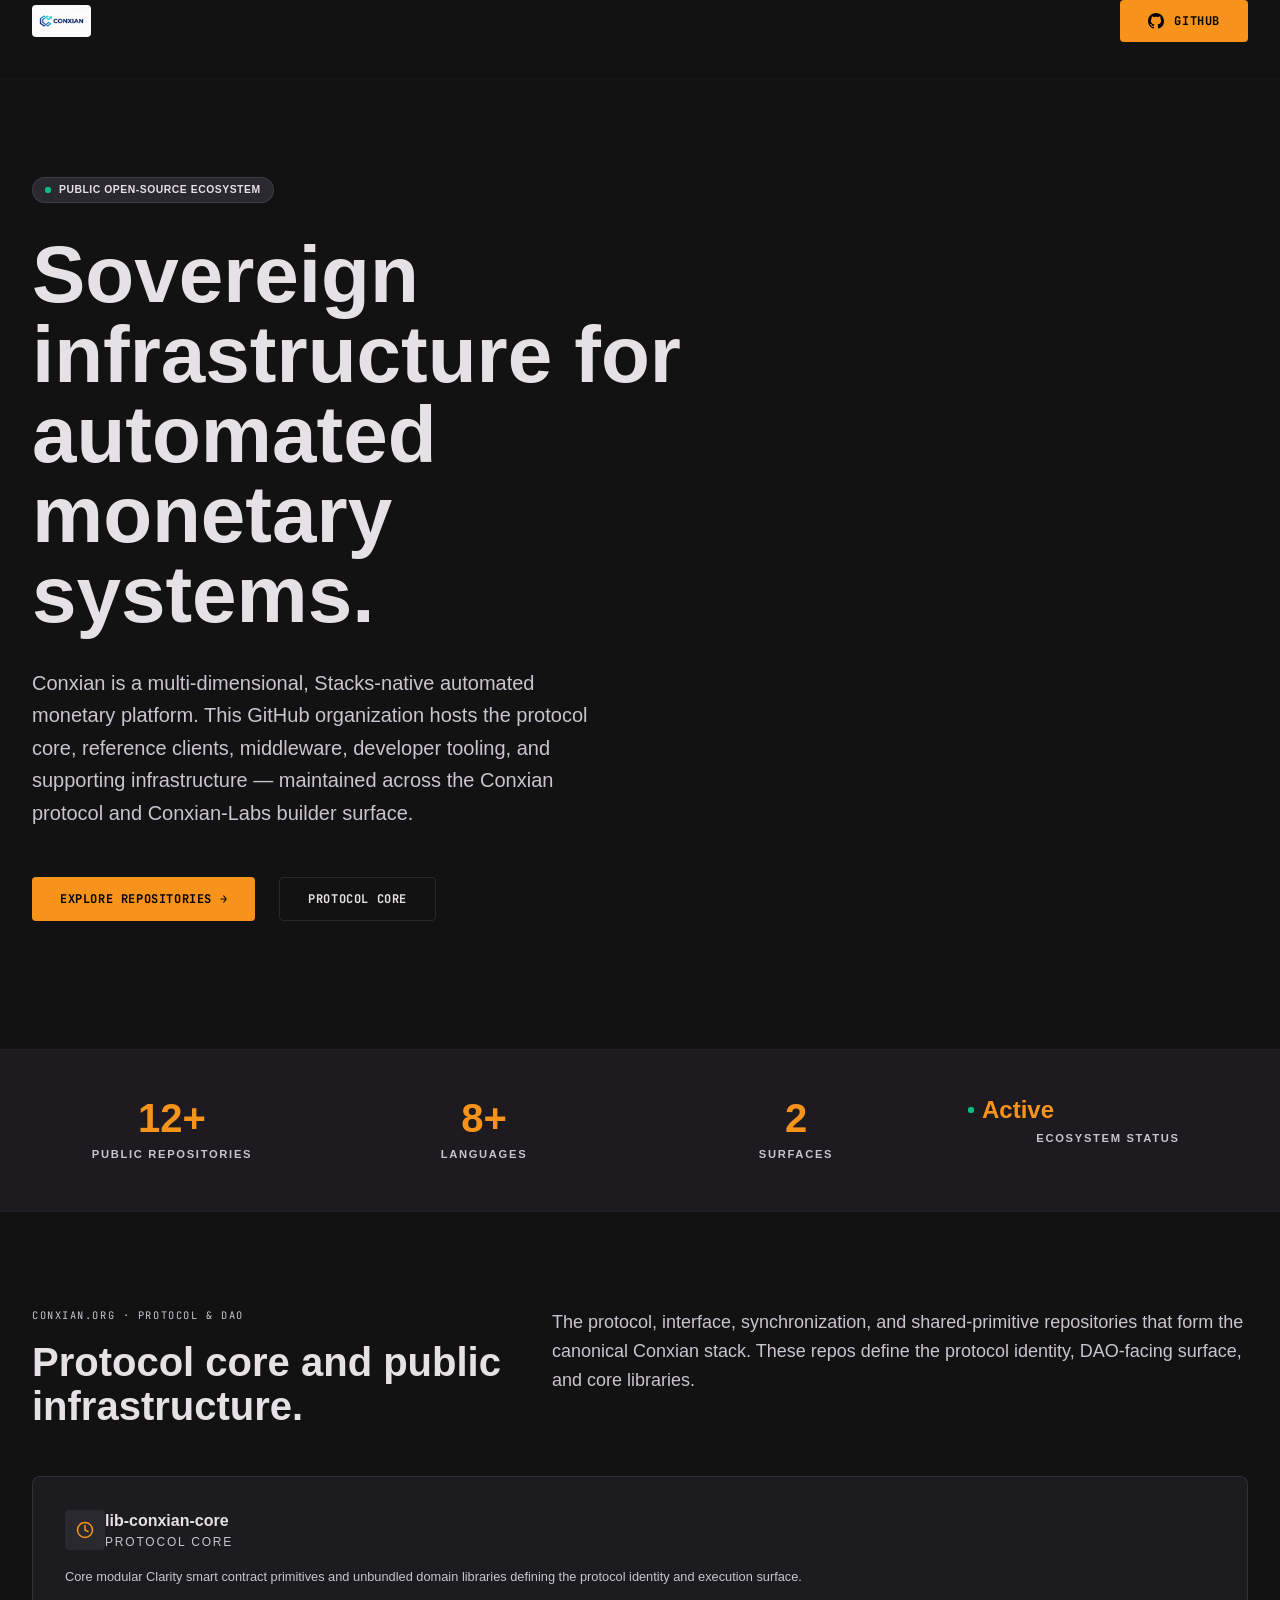
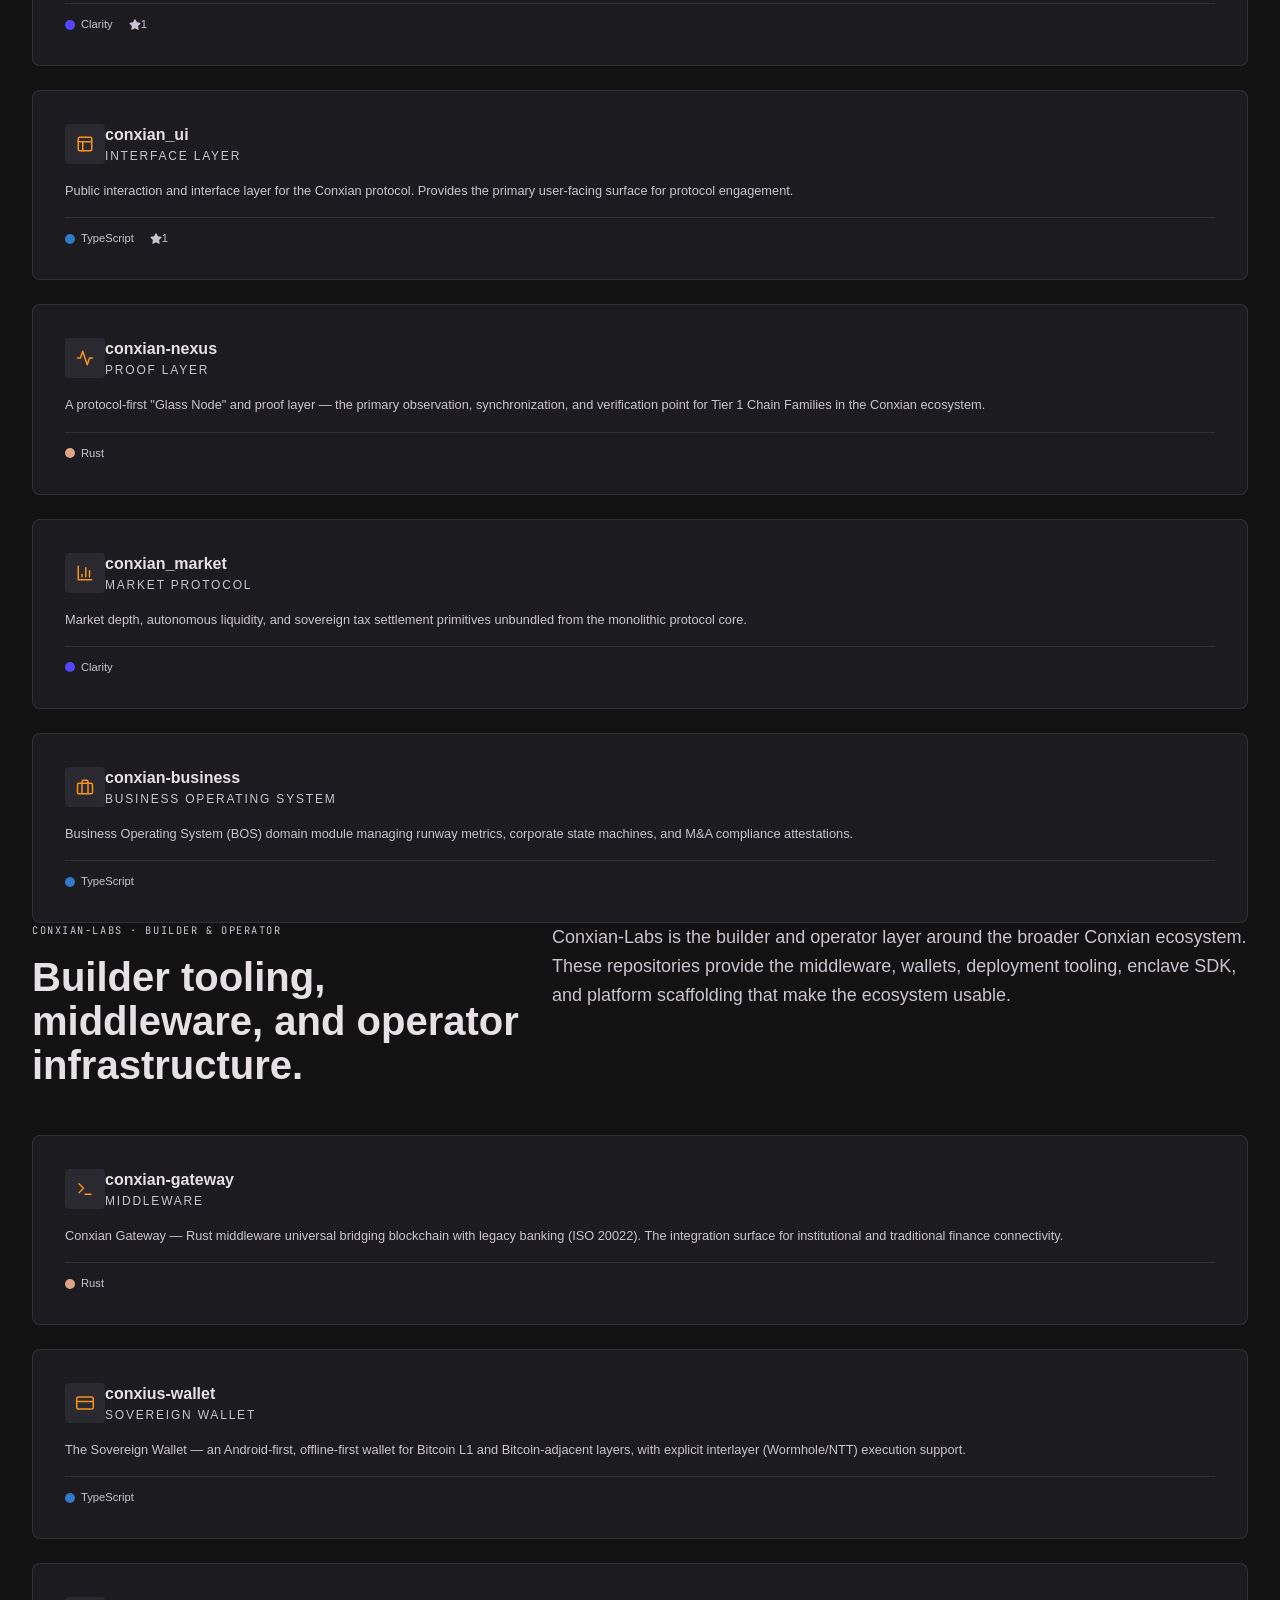
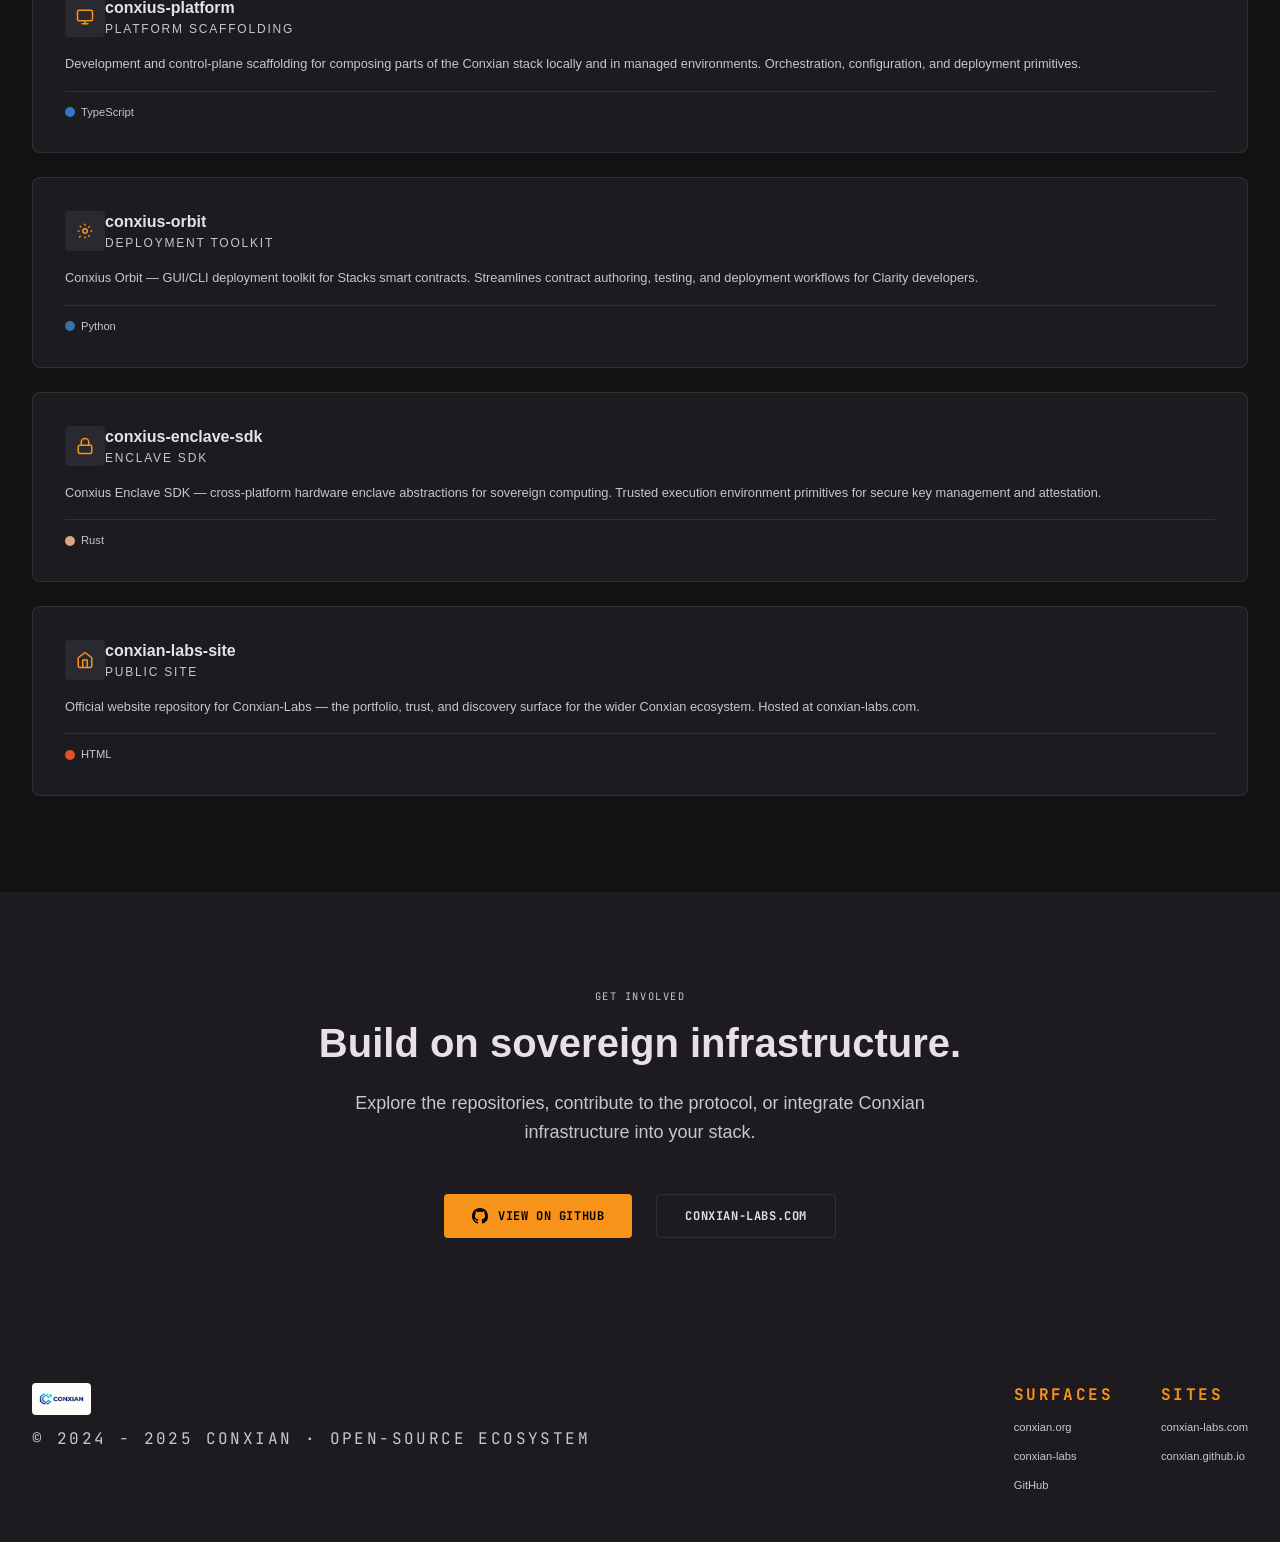
==== commit 928ebb93: "Purge deleted Conxian/Conxian and stacksorbit references - Replace hero section Protocol Core link w" ====
--- a/index.html
+++ b/index.html
@@ -42,7 +42,7 @@
                 </p>
                 <div class="flex flex-wrap gap-6">
                     <a href="#repos" class="btn-primary">Explore Repositories →</a>
-                    <a href="https://github.com/Conxian/Conxian" class="btn-outline">Protocol Core</a>
+                    <a href="https://github.com/Conxian/lib-conxian-core" class="btn-outline">Protocol Core</a>
                 </div>
             </div>
         </div>
@@ -88,19 +88,19 @@
             </div>
 
             <div class="grid grid-cols-1 md:grid-cols-2 lg:grid-cols-3 gap-6">
-                <!-- Conxian -->
-                <a href="https://github.com/Conxian/Conxian" class="repo-card group" target="_blank" rel="noopener">
+                <!-- lib-conxian-core -->
+                <a href="https://github.com/Conxian/lib-conxian-core" class="repo-card group" target="_blank" rel="noopener">
                     <div class="repo-external-link"><svg aria-hidden="true" focusable="false" width="14" height="14" viewBox="0 0 24 24" fill="none" stroke="currentColor" stroke-width="2.5" stroke-linecap="round" stroke-linejoin="round"><path d="M18 13v6a2 2 0 0 1-2 2H5a2 2 0 0 1-2-2V8a2 2 0 0 1 2-2h6"/><polyline points="15 3 21 3 21 9"/><line x1="10" y1="14" x2="21" y2="3"/></svg></div>
                     <div class="flex items-center gap-4 mb-1">
                         <div class="repo-icon">
                             <svg aria-hidden="true" focusable="false" width="18" height="18" viewBox="0 0 24 24" fill="none" stroke="currentColor" stroke-width="2" stroke-linecap="round" stroke-linejoin="round"><circle cx="12" cy="12" r="10"/><polyline points="12 6 12 12 16 14"/></svg>
                         </div>
                         <div>
-                            <div class="repo-name">Conxian</div>
+                            <div class="repo-name">lib-conxian-core</div>
                             <div class="text-xs text-on-surface-variant uppercase tracking-widest">Protocol Core</div>
                         </div>
                     </div>
-                    <p class="repo-description">A Multi-Dimensional, Stacks-Native Automated Monetary Platform. The canonical protocol definition and DAO-facing core of the Conxian ecosystem.</p>
+                    <p class="repo-description">Core modular Clarity smart contract primitives and unbundled domain libraries defining the protocol identity and execution surface.</p>
                     <div class="repo-meta">
                         <span class="flex items-center"><span class="lang-dot clarity"></span>Clarity</span>
                         <span class="flex items-center gap-1">
@@ -147,6 +147,42 @@
                     <p class="repo-description">A protocol-first "Glass Node" and proof layer — the primary observation, synchronization, and verification point for Tier 1 Chain Families in the Conxian ecosystem.</p>
                     <div class="repo-meta">
                         <span class="flex items-center"><span class="lang-dot rust"></span>Rust</span>
+                    </div>
+                </a>
+
+                <!-- conxian_market -->
+                <a href="https://github.com/Conxian/conxian_market" class="repo-card group" target="_blank" rel="noopener">
+                    <div class="repo-external-link"><svg aria-hidden="true" focusable="false" width="14" height="14" viewBox="0 0 24 24" fill="none" stroke="currentColor" stroke-width="2.5" stroke-linecap="round" stroke-linejoin="round"><path d="M18 13v6a2 2 0 0 1-2 2H5a2 2 0 0 1-2-2V8a2 2 0 0 1 2-2h6"/><polyline points="15 3 21 3 21 9"/><line x1="10" y1="14" x2="21" y2="3"/></svg></div>
+                    <div class="flex items-center gap-4 mb-1">
+                        <div class="repo-icon">
+                            <svg aria-hidden="true" focusable="false" width="18" height="18" viewBox="0 0 24 24" fill="none" stroke="currentColor" stroke-width="2" stroke-linecap="round" stroke-linejoin="round"><path d="M3 3v18h18"/><path d="M18 17V9"/><path d="M13 17V5"/><path d="M8 17v-3"/></svg>
+                        </div>
+                        <div>
+                            <div class="repo-name">conxian_market</div>
+                            <div class="text-xs text-on-surface-variant uppercase tracking-widest">Market Protocol</div>
+                        </div>
+                    </div>
+                    <p class="repo-description">Market depth, autonomous liquidity, and sovereign tax settlement primitives unbundled from the monolithic protocol core.</p>
+                    <div class="repo-meta">
+                        <span class="flex items-center"><span class="lang-dot clarity"></span>Clarity</span>
+                    </div>
+                </a>
+
+                <!-- conxian-business -->
+                <a href="https://github.com/Conxian/conxian-business" class="repo-card group" target="_blank" rel="noopener">
+                    <div class="repo-external-link"><svg aria-hidden="true" focusable="false" width="14" height="14" viewBox="0 0 24 24" fill="none" stroke="currentColor" stroke-width="2.5" stroke-linecap="round" stroke-linejoin="round"><path d="M18 13v6a2 2 0 0 1-2 2H5a2 2 0 0 1-2-2V8a2 2 0 0 1 2-2h6"/><polyline points="15 3 21 3 21 9"/><line x1="10" y1="14" x2="21" y2="3"/></svg></div>
+                    <div class="flex items-center gap-4 mb-1">
+                        <div class="repo-icon">
+                            <svg aria-hidden="true" focusable="false" width="18" height="18" viewBox="0 0 24 24" fill="none" stroke="currentColor" stroke-width="2" stroke-linecap="round" stroke-linejoin="round"><rect x="2" y="7" width="20" height="14" rx="2" ry="2"/><path d="M16 21V5a2 2 0 0 0-2-2h-4a2 2 0 0 0-2 2v16"/></svg>
+                        </div>
+                        <div>
+                            <div class="repo-name">conxian-business</div>
+                            <div class="text-xs text-on-surface-variant uppercase tracking-widest">Business Operating System</div>
+                        </div>
+                    </div>
+                    <p class="repo-description">Business Operating System (BOS) domain module managing runway metrics, corporate state machines, and M&A compliance attestations.</p>
+                    <div class="repo-meta">
+                        <span class="flex items-center"><span class="lang-dot typescript"></span>TypeScript</span>
                     </div>
                 </a>
             </div>
